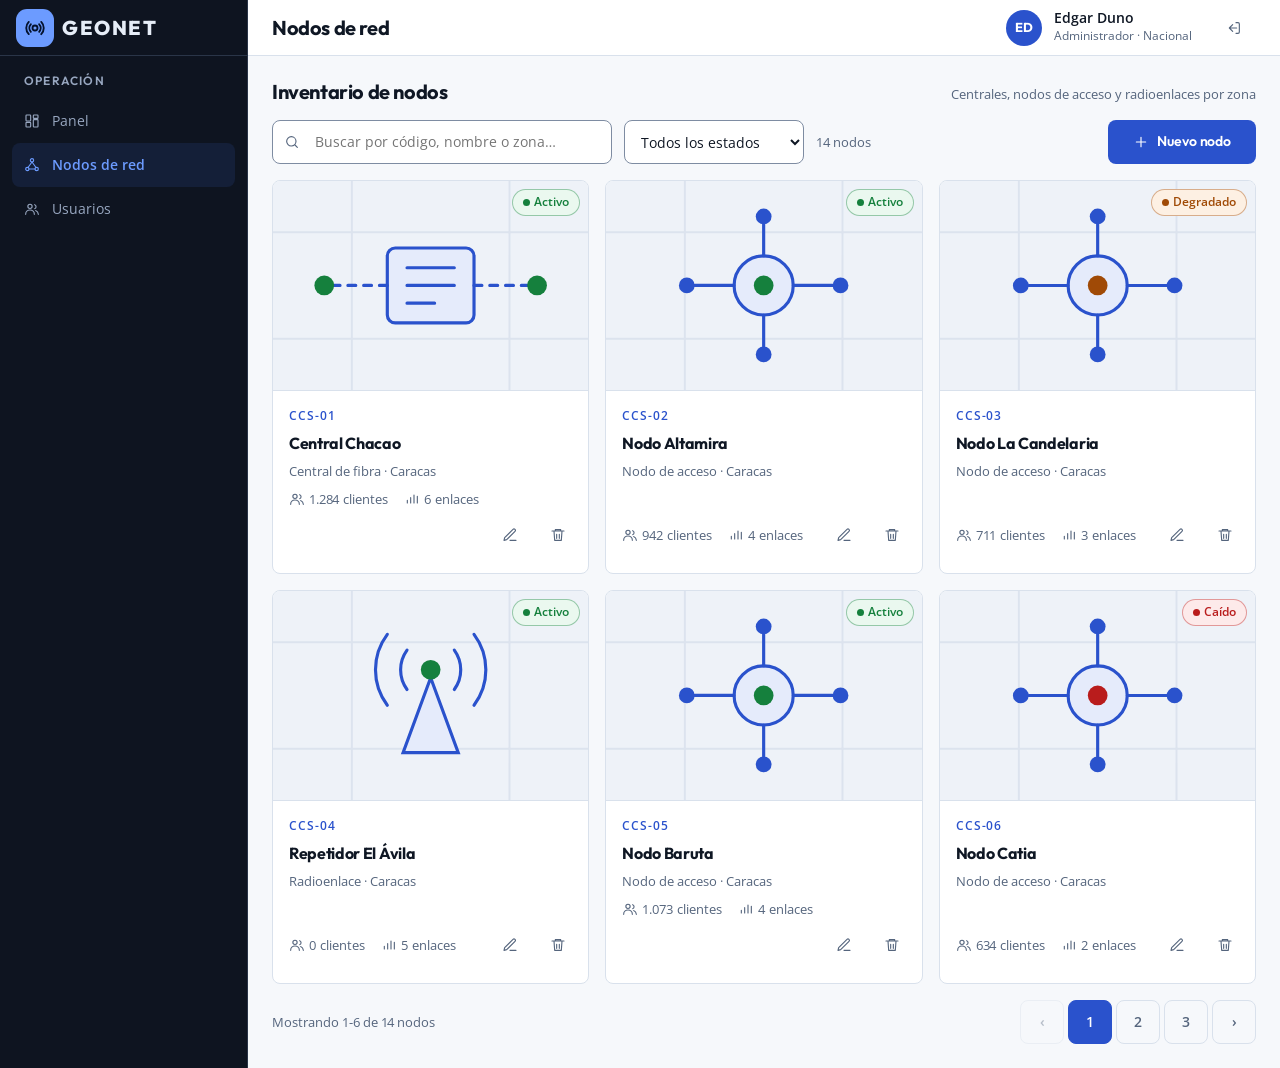
==== crud-cards.html @ eb6f2bcc "Maquetación inicial de GEONET: sistema de diseño, login, registro, panel y CRUD" ====
<!doctype html>
<html lang="es">
  <head>
    <meta charset="utf-8" />
    <meta name="viewport" content="width=device-width, initial-scale=1" />
    <title>Nodos de red · GEONET</title>
    <meta name="description" content="Inventario de nodos de la red de GEONET en formato de tarjetas." />
    <link rel="icon" type="image/svg+xml" href="favicon.svg" />
    <link rel="preconnect" href="https://fonts.googleapis.com" />
    <link rel="preconnect" href="https://fonts.gstatic.com" crossorigin />
    <link
      href="https://fonts.googleapis.com/css2?family=Open+Sans:wght@400;600&family=Outfit:wght@600;700;800&display=swap"
      rel="stylesheet"
    />
    <link rel="stylesheet" href="styles.css" />
  </head>

  <body data-vista="nodos">
    <a class="saltar" href="#contenido">Saltar al contenido</a>

    <div class="app">
      <aside class="lateral" id="menu-lateral" data-theme="dark">
        <header class="lateral__cabecera">
          <span class="logotipo">
            <span class="logotipo__marca">
              <svg class="icono" aria-hidden="true"><use href="#i-marca" /></svg>
            </span>
            GEONET
          </span>
        </header>

        <nav class="lateral__nav" aria-label="Módulos del sistema">
          <section class="lateral__grupo">
            <p class="lateral__rotulo" id="grupo-operacion">Operación</p>
            <ul aria-labelledby="grupo-operacion">
              <li>
                <a class="lateral__enlace" href="dashboard.html">
                  <svg class="icono icono--sm" aria-hidden="true"><use href="#i-panel" /></svg>
                  Panel
                </a>
              </li>
              <li>
                <a class="lateral__enlace" href="crud-cards.html" aria-current="page">
                  <svg class="icono icono--sm" aria-hidden="true"><use href="#i-nodos" /></svg>
                  Nodos de red
                </a>
              </li>
              <li>
                <a class="lateral__enlace" href="crud.html">
                  <svg class="icono icono--sm" aria-hidden="true"><use href="#i-clientes" /></svg>
                  Usuarios
                </a>
              </li>
            </ul>
          </section>


        </nav>
      </aside>

      <span class="velo" data-visible="false"></span>

      <div class="area">
        <header class="superior">
          <button type="button" class="hamburguesa" aria-expanded="false" aria-controls="menu-lateral" aria-label="Abrir menú">
            <svg class="icono" aria-hidden="true"><use href="#i-menu" /></svg>
          </button>

          <h1 class="superior__titulo">Nodos de red</h1>

          <p class="usuario">
            <span class="usuario__avatar">ED</span>
            <span>
              <span class="usuario__nombre">Edgar Duno</span>
              <span class="usuario__rol">Administrador · Nacional</span>
            </span>
          </p>

          <a class="btn-icono" href="login.html" aria-label="Cerrar sesión">
            <svg class="icono icono--sm" aria-hidden="true"><use href="#i-salir" /></svg>
          </a>
        </header>

        <main class="contenido" id="contenido">
          <section class="seccion">
            <header class="seccion__cabecera">
              <h2 class="seccion__titulo">Inventario de nodos</h2>
              <p class="seccion__nota">Centrales, nodos de acceso y radioenlaces por zona</p>
            </header>

            <form class="herramientas" role="search">
              <label class="solo-lectores" for="buscar">Buscar nodo</label>
              <span class="buscador">
                <svg class="icono icono--sm buscador__icono" aria-hidden="true"><use href="#i-buscar" /></svg>
                <input class="buscador__control" id="buscar" type="search" placeholder="Buscar por código, nombre o zona…" data-buscador />
                <button type="button" class="buscador__limpiar" aria-label="Borrar búsqueda" title="Borrar búsqueda" data-limpiar hidden>
                  <svg class="icono icono--sm" aria-hidden="true"><use href="#i-cerrar" /></svg>
                </button>
              </span>

              <label class="solo-lectores" for="filtro-estado">Filtrar por estado</label>
              <select class="filtro" id="filtro-estado" data-filtro>
                <option value="todos">Todos los estados</option>
                <option value="activo">Activos</option>
                <option value="degradado">Degradados</option>
                <option value="caido">Caídos</option>
                <option value="incidencia">Con incidencia</option>
              </select>

              <p class="herramientas__cuenta" aria-live="polite" data-cuenta></p>

              <span class="herramientas__derecha">
                <button type="button" class="btn btn--primario" data-nuevo>
                  <svg class="icono icono--sm" aria-hidden="true"><use href="#i-nuevo" /></svg>
                  Nuevo nodo
                </button>
              </span>
            </form>

            <div class="cuadricula" data-lista data-envoltorio></div>

            <p class="vacio" data-vacio hidden>
              <svg class="icono" aria-hidden="true"><use href="#i-buscar" /></svg>
              <strong>Ningún nodo coincide con la búsqueda</strong>
              <span>Prueba con otro término o cambia el filtro de estado.</span>
            </p>

            <div class="paginador" data-paginador></div>
          </section>
        </main>
      </div>
    </div>

    <!-- Modal de alta y edición -->
    <dialog class="modal" id="modal-registro" aria-labelledby="modal-registro-titulo">
      <form id="form-registro" novalidate>
        <header class="modal__cabecera" data-theme="dark">
          <span class="modal__emblema modal__emblema--acento">
            <svg class="icono" aria-hidden="true"><use href="#i-nodos" /></svg>
          </span>
          <h2 class="modal__titulo" id="modal-registro-titulo">Nuevo nodo</h2>
          <button type="button" class="modal__cerrar" data-cierra="modal-registro" aria-label="Cerrar">
            <svg class="icono icono--sm" aria-hidden="true"><use href="#i-cerrar" /></svg>
          </button>
        </header>

        <div class="modal__cuerpo">
          <p class="modal__nota">Los campos marcados con <span class="obligatorio">*</span> son obligatorios.</p>
          <div class="rejilla-campos">
            <p class="campo">
              <label class="campo__etiqueta" for="f-codigo">Código</label>
              <span class="campo__caja">
                <svg class="icono icono--sm campo__icono" aria-hidden="true"><use href="#i-nodos" /></svg>
                <input class="campo__control" id="f-codigo" name="codigo" type="text" placeholder="CCS-07" autocomplete="off" required />
              </span>
              <span class="campo__error"></span>
            </p>

            <p class="campo">
              <label class="campo__etiqueta" for="f-nombre">Nombre del nodo</label>
              <span class="campo__caja">
                <svg class="icono icono--sm campo__icono" aria-hidden="true"><use href="#i-equipo" /></svg>
                <input class="campo__control" id="f-nombre" name="nombre" type="text" placeholder="Nodo Los Palos Grandes" autocomplete="off" required />
              </span>
              <span class="campo__error"></span>
            </p>

            <p class="campo">
              <label class="campo__etiqueta" for="f-tipo">Tipo</label>
              <select class="campo__control" id="f-tipo" name="tipo">
                <option value="Central de fibra">Central de fibra</option>
                <option value="Nodo de acceso">Nodo de acceso</option>
                <option value="Radioenlace">Radioenlace</option>
              </select>
            </p>

            <p class="campo">
              <label class="campo__etiqueta" for="f-zona">Zona</label>
              <select class="campo__control" id="f-zona" name="zona">
                <option value="Caracas">Caracas</option>
                <option value="Carabobo">Carabobo</option>
                <option value="Aragua">Aragua</option>
                <option value="Zulia">Zulia</option>
                <option value="Anzoátegui">Anzoátegui</option>
                <option value="Bolívar">Bolívar</option>
              </select>
            </p>

            <p class="campo">
              <label class="campo__etiqueta" for="f-clientes">Clientes conectados</label>
              <span class="campo__caja">
                <svg class="icono icono--sm campo__icono" aria-hidden="true"><use href="#i-clientes" /></svg>
                <input class="campo__control" id="f-clientes" name="clientes" type="number" min="0" value="0" inputmode="numeric" />
              </span>
            </p>

            <p class="campo">
              <label class="campo__etiqueta" for="f-enlaces">Enlaces</label>
              <span class="campo__caja">
                <svg class="icono icono--sm campo__icono" aria-hidden="true"><use href="#i-senal" /></svg>
                <input class="campo__control" id="f-enlaces" name="enlaces" type="number" min="1" value="1" inputmode="numeric" />
              </span>
            </p>

            <fieldset class="campo ancho-total segmentos">
              <legend class="campo__etiqueta">Estado del nodo</legend>
              <span class="segmentos__grupo">
                <label class="segmento"><input type="radio" name="estado" value="activo" checked />Activo</label>
                <label class="segmento"><input type="radio" name="estado" value="degradado" />Degradado</label>
                <label class="segmento"><input type="radio" name="estado" value="caido" />Caído</label>
              </span>
            </fieldset>
          </div>
        </div>

        <footer class="modal__pie">
          <button type="button" class="btn btn--secundario" data-cierra="modal-registro">Cancelar</button>
          <button type="submit" class="btn btn--primario">Guardar</button>
        </footer>
      </form>
    </dialog>

    <!-- Confirmación de baja -->
    <dialog class="modal modal--aviso" id="modal-baja" aria-labelledby="baja-titulo">
      <header class="modal__cabecera modal__cabecera--aviso">
        <span class="modal__emblema modal__emblema--aviso">
          <svg class="icono" aria-hidden="true"><use href="#i-alerta" /></svg>
        </span>
        <h2 class="modal__titulo" id="baja-titulo">¿Seguro que quieres eliminar este registro?</h2>
        <button type="button" class="modal__cerrar" data-cierra="modal-baja" aria-label="Cerrar">
          <svg class="icono icono--sm" aria-hidden="true"><use href="#i-cerrar" /></svg>
        </button>
      </header>

      <div class="modal__cuerpo">
        <p class="modal__texto">Esta acción no se puede deshacer.</p>
        <p class="insignia insignia--neutra" id="baja-detalle"></p>
      </div>

      <footer class="modal__pie">
        <button type="button" class="btn btn--secundario" data-cierra="modal-baja">Cancelar</button>
        <button type="button" class="btn btn--peligro" id="confirmar-baja">Eliminar</button>
      </footer>
    </dialog>

    <output class="toasts" aria-live="polite"></output>

    <script src="script.js" defer></script>
  </body>
</html>
---- styles.css ----
/* GEONET · hoja de estilos */

/* 1. VARIABLES GLOBALES */

:root,
[data-theme='light'] {
  /* Superficies */
  --fondo: #f6f8fb;
  --superficie: #ffffff;
  --superficie-alta: #eef2f8;

  /* Bordes */
  --borde: #d9e1ec;
  --borde-control: #7e8ca2;

  --texto: #0f1724;
  --texto-suave: #55657d;

  /* Marca */
  --acento: #2a52cc;
  --acento-fuerte: #1e3fa0;
  --sobre-acento: #ffffff;
  --acento-tenue: #e5ebfb;

  /* Estados */
  --ok: #15803d;
  --alerta: #a04a06;
  --caido: #b91c1c;
  --ok-tenue: #eaf8ef;
  --alerta-tenue: #fdf0e3;
  --caido-tenue: #fdeaea;

  --sombra: 0 4px 16px rgb(15 23 36 / 0.1);
  --sombra-alta: 0 12px 32px rgb(15 23 36 / 0.16);

  --malla-linea: #dce3ee;
  --malla-nodo: #2a52cc;

  /* Roles de usuario */
  --rol-operador: #6b5b95;
  --rol-operador-tenue: #f2f0f7;
  --rol-tecnico: #2f6f73;
  --rol-tecnico-tenue: #ebf4f4;
}

[data-theme='dark'] {
  --fondo: #0e1420;
  --superficie: #151c2b;
  --superficie-alta: #1b2436;

  --borde: #2a3548;
  --borde-control: #637495;

  --texto: #e6edf7;
  --texto-suave: #98a7c0;

  --acento: #6c9bff;
  --acento-fuerte: #8fb4ff;
  --sobre-acento: #04122e;
  --acento-tenue: #141f38;

  --ok: #34d07c;
  --alerta: #fbbf24;
  --caido: #f87171;
  --ok-tenue: #10291d;
  --alerta-tenue: #2c2110;
  --caido-tenue: #2e1618;

  --sombra: 0 4px 16px rgb(0 0 0 / 0.4);
  --sombra-alta: 0 12px 32px rgb(0 0 0 / 0.55);

  --malla-linea: #1e2a3d;
  --malla-nodo: #6c9bff;

  --rol-operador: #b3a6d9;
  --rol-operador-tenue: #211d2e;
  --rol-tecnico: #7fc4c7;
  --rol-tecnico-tenue: #142628;
}

:root {
  /* Botones auxiliares */
  --secundario: #475569;
  --peligro: #991b1b;
  --exito: #16a34a;
  --exito-fuerte: #15803d;
  --exito-hondo: #116331;
  --peligro-hondo: #7f1616;
  --sobre-estado: #ffffff;
  --aviso-fuerte: #a04a06;
  --velo: rgb(4 10 20 / 0.6);

  /* Tipografía */
  --f-titulo: 'Outfit', system-ui, sans-serif;
  --f-texto: 'Open Sans', system-ui, sans-serif;

  --t-xs: 0.75rem;
  --t-sm: 0.8125rem;
  --t-md: 0.875rem;
  --t-lg: 1rem;
  --t-xl: 1.25rem;
  --t-2xl: 1.75rem;
  --t-3xl: 2.25rem;

  --p-normal: 400;
  --p-semi: 600;
  --p-fuerte: 700;
  --p-extra: 800;

  /* Espacio */
  --e-1: 4px;
  --e-2: 8px;
  --e-3: 12px;
  --e-4: 16px;
  --e-5: 24px;
  --e-6: 32px;
  --e-7: 48px;

  /* Forma */
  --r-sm: 6px;
  --r-md: 8px;
  --r-lg: 14px;

  /* Armazón */
  --lateral-ancho: 248px;
  --superior-alto: 56px;
  --toque-min: 44px;

  --trans: 160ms cubic-bezier(0.4, 0, 0.2, 1);
  --trans-lenta: 240ms cubic-bezier(0.4, 0, 0.2, 1);

  --capa-lateral: 100;
  --capa-velo: 90;
  --capa-modal: 200;
  --capa-toast: 300;
}

@media (prefers-reduced-motion: reduce) {
  :root {
    --trans: 0ms;
    --trans-lenta: 0ms;
  }
}

/* 2. RESET Y BASE */

*,
*::before,
*::after {
  box-sizing: border-box;
}

* {
  margin: 0;
}

html {
  color-scheme: light;
}

[data-theme='light'] {
  color-scheme: light;
}

[data-theme='dark'] {
  color-scheme: dark;
}

body {
  min-height: 100dvh;
  font-family: var(--f-texto);
  font-size: var(--t-md);
  line-height: 1.55;
  color: var(--texto);
  background-color: var(--fondo);
  -webkit-font-smoothing: antialiased;
}

[data-theme] {
  color: var(--texto);
}

img,
svg {
  display: block;
  max-width: 100%;
}

button,
input,
select,
textarea {
  font: inherit;
  color: inherit;
}

button {
  cursor: pointer;
  background: none;
  border: none;
}

a {
  color: var(--acento);
  text-underline-offset: 2px;
}

ul,
ol {
  padding: 0;
  list-style: none;
}

h1,
h2,
h3,
h4 {
  font-family: var(--f-titulo);
  font-weight: var(--p-fuerte);
  line-height: 1.2;
  letter-spacing: -0.02em;
  text-wrap: balance;
}

h1 {
  font-size: var(--t-3xl);
  font-weight: var(--p-extra);
}
h2 {
  font-size: var(--t-2xl);
}
h3 {
  font-size: var(--t-xl);
}
h4 {
  font-size: var(--t-lg);
}

.cifra {
  font-variant-numeric: tabular-nums;
  letter-spacing: -0.01em;
}

code {
  font-family: ui-monospace, 'Cascadia Code', 'SFMono-Regular', monospace;
  font-size: 0.9em;
  padding: 2px 6px;
  background-color: var(--superficie-alta);
  border-radius: var(--r-sm);
}

:focus-visible {
  outline: 2px solid var(--acento);
  outline-offset: 2px;
  border-radius: var(--r-sm);
}

[hidden] {
  display: none !important;
}

.solo-lectores {
  position: absolute;
  width: 1px;
  height: 1px;
  overflow: hidden;
  white-space: nowrap;
  clip-path: inset(50%);
}

.saltar {
  position: absolute;
  top: var(--e-2);
  left: var(--e-2);
  z-index: 999;
  display: flex;
  align-items: center;
  min-height: var(--toque-min);
  padding: 0 var(--e-4);
  font-weight: var(--p-semi);
  color: var(--sobre-acento);
  background-color: var(--acento);
  border-radius: var(--r-md);
  transform: translateY(calc(-100% - var(--e-4)));
  transition: transform var(--trans);
}

.saltar:focus-visible {
  transform: translateY(0);
}

.icono {
  width: 20px;
  height: 20px;
  flex-shrink: 0;
  fill: none;
  stroke: currentColor;
  stroke-width: 1.7;
  stroke-linecap: round;
  stroke-linejoin: round;
}

.icono--sm {
  width: 16px;
  height: 16px;
}

/* 3. BOTONES · 4 variantes × 4 estados */

.btn {
  display: inline-flex;
  align-items: center;
  justify-content: center;
  gap: var(--e-2);
  min-height: var(--toque-min);
  padding: 0 var(--e-5);
  font-family: var(--f-titulo);
  font-size: var(--t-md);
  font-weight: var(--p-semi);
  letter-spacing: -0.01em;
  white-space: nowrap;
  border: 1px solid transparent;
  border-radius: var(--r-md);
  transition:
    background-color var(--trans),
    border-color var(--trans),
    transform var(--trans),
    box-shadow var(--trans);
}

.btn:disabled,
.btn[aria-disabled='true'] {
  opacity: 0.5;
  cursor: not-allowed;
  transform: none;
}

.btn--sm {
  min-height: 34px;
  padding: 0 var(--e-3);
  font-size: var(--t-sm);
}

.btn--bloque {
  width: 100%;
}

/* Primario */
.btn--primario {
  color: var(--sobre-acento);
  background-color: var(--acento);
}
.btn--primario:hover:not(:disabled),
.btn--primario.es-hover {
  background-color: var(--acento-fuerte);
  transform: translateY(-1px);
}
.btn--primario:focus-visible,
.btn--primario.es-focus {
  outline: 2px solid var(--acento);
  outline-offset: 2px;
  box-shadow: 0 0 0 4px color-mix(in srgb, var(--acento) 25%, transparent);
}

/* Secundario / Outline */
.btn--secundario {
  color: var(--texto);
  background-color: transparent;
  border-color: var(--borde-control);
}
.btn--secundario:hover:not(:disabled),
.btn--secundario.es-hover {
  color: var(--secundario);
  background-color: color-mix(in srgb, var(--secundario) 12%, transparent);
  border-color: var(--secundario);
  transform: translateY(-1px);
}
.btn--secundario:focus-visible,
.btn--secundario.es-focus {
  outline: 2px solid var(--secundario);
  outline-offset: 2px;
  box-shadow: 0 0 0 4px color-mix(in srgb, var(--secundario) 25%, transparent);
}

/* Peligro */
.btn--peligro {
  color: var(--sobre-estado);
  background-color: var(--peligro);
}
.btn--peligro:hover:not(:disabled),
.btn--peligro.es-hover {
  background-color: var(--peligro-hondo);
  transform: translateY(-1px);
}
.btn--peligro:focus-visible,
.btn--peligro.es-focus {
  outline: 2px solid var(--peligro);
  outline-offset: 2px;
  box-shadow: 0 0 0 4px color-mix(in srgb, var(--peligro) 30%, transparent);
}

/* Éxito */
.btn--exito {
  color: var(--sobre-estado);
  background-color: var(--exito-fuerte);
}
.btn--exito:hover:not(:disabled),
.btn--exito.es-hover {
  background-color: var(--exito-hondo);
  transform: translateY(-1px);
}
.btn--exito:focus-visible,
.btn--exito.es-focus {
  outline: 2px solid var(--exito);
  outline-offset: 2px;
  box-shadow: 0 0 0 4px color-mix(in srgb, var(--exito) 30%, transparent);
}

/* Botón de icono */
.btn-icono {
  display: inline-flex;
  align-items: center;
  justify-content: center;
  width: var(--toque-min);
  height: var(--toque-min);
  color: var(--texto-suave);
  border: 1px solid transparent;
  border-radius: var(--r-md);
  transition:
    color var(--trans),
    background-color var(--trans),
    border-color var(--trans);
}

.btn-icono:hover {
  color: var(--acento);
  background-color: var(--acento-tenue);
  border-color: var(--borde);
}

.btn-icono--peligro:hover {
  color: var(--caido);
  background-color: var(--caido-tenue);
}

.tabla__acciones .btn-icono:not(.btn-icono--peligro):hover {
  color: var(--sobre-acento);
  background-color: var(--acento);
  border-color: var(--acento);
}

.tabla__acciones .btn-icono--peligro:hover {
  color: var(--sobre-estado);
  background-color: var(--peligro);
  border-color: var(--peligro);
}

/* 4. FORMULARIOS */

.campo {
  display: flex;
  flex-direction: column;
  gap: var(--e-2);
}

.campo__etiqueta {
  font-size: var(--t-sm);
  font-weight: var(--p-semi);
  color: var(--texto);
}

.campo__caja {
  position: relative;
  display: flex;
  align-items: center;
}

.campo__icono {
  position: absolute;
  left: var(--e-3);
  color: var(--texto-suave);
  pointer-events: none;
}

.campo__ojo {
  position: absolute;
  right: var(--e-1);
  display: flex;
  align-items: center;
  justify-content: center;
  width: var(--toque-min);
  height: var(--toque-min);
  color: var(--texto-suave);
  border-radius: var(--r-sm);
}

.campo__ojo:hover {
  color: var(--acento);
}

/* Campos numéricos */
.campo__control[type='number'] {
  appearance: textfield;
  padding-right: 100px;
  font-variant-numeric: tabular-nums;
}

.campo__control[type='number']::-webkit-inner-spin-button,
.campo__control[type='number']::-webkit-outer-spin-button {
  appearance: none;
  margin: 0;
}

.pasos {
  position: absolute;
  inset: 4px 4px 4px auto;
  display: flex;
  gap: 2px;
}

.pasos__boton {
  position: relative;
  display: grid;
  place-items: center;
  width: 40px;
  color: var(--texto-suave);
  background-color: var(--superficie-alta);
  border-radius: var(--r-sm);
  transition:
    color var(--trans),
    background-color var(--trans);
}

.pasos__boton::after {
  content: '';
  position: absolute;
  inset: -4px 0;
}

.pasos__boton[data-paso='-1']:hover {
  color: var(--caido);
  background-color: var(--caido-tenue);
}

.pasos__boton[data-paso='1']:hover {
  color: var(--ok);
  background-color: var(--ok-tenue);
}

.pasos__boton:active {
  transform: scale(0.94);
}

.campo__control {
  width: 100%;
  min-height: var(--toque-min);
  padding: 0 var(--e-3);
  color: var(--texto);
  background-color: var(--superficie);
  border: 1px solid var(--borde-control);
  border-radius: var(--r-md);
  transition:
    border-color var(--trans),
    box-shadow var(--trans);
}

.campo__caja:has(.campo__icono) .campo__control {
  padding-left: 42px;
}

.campo__caja:has(.campo__ojo) .campo__control {
  padding-right: 46px;
}

.campo__control:focus {
  outline: none;
  border-color: var(--acento);
  box-shadow: 0 0 0 3px color-mix(in srgb, var(--acento) 22%, transparent);
}

.campo__control:disabled {
  opacity: 0.55;
  cursor: not-allowed;
  background-color: var(--superficie-alta);
}

.campo__control::placeholder {
  color: var(--texto-suave);
  opacity: 0.8;
}

textarea.campo__control {
  min-height: 96px;
  padding: var(--e-3);
  resize: vertical;
}

select.campo__control {
  appearance: none;
  padding-right: var(--e-6);
  background-image: linear-gradient(45deg, transparent 50%, currentColor 50%),
    linear-gradient(135deg, currentColor 50%, transparent 50%);
  background-position: calc(100% - 18px) 50%, calc(100% - 13px) 50%;
  background-size: 5px 5px;
  background-repeat: no-repeat;
}

@supports (appearance: base-select) {
  :is(select.campo__control, select.filtro),
  :is(select.campo__control, select.filtro)::picker(select) {
    appearance: base-select;
  }

  :is(select.campo__control, select.filtro) {
    display: flex;
    align-items: center;
    padding-right: var(--e-3);
    background-image: none;
    cursor: pointer;
  }

  :is(select.campo__control, select.filtro)::picker-icon {
    content: '';
    width: 16px;
    height: 16px;
    margin-left: auto;
    background-color: var(--texto-suave);
    mask: url("data:image/svg+xml,%3Csvg xmlns='http://www.w3.org/2000/svg' viewBox='0 0 24 24' fill='none' stroke='black' stroke-width='2' stroke-linecap='round' stroke-linejoin='round'%3E%3Cpath d='m6 9 6 6 6-6'/%3E%3C/svg%3E")
      center / contain no-repeat;
    transition: rotate var(--trans);
  }

  :is(select.campo__control, select.filtro):open::picker-icon {
    rotate: 180deg;
    background-color: var(--acento);
  }

  :is(select.campo__control, select.filtro)::picker(select) {
    margin-top: var(--e-1);
    padding: var(--e-1);
    color: var(--texto);
    background-color: var(--superficie);
    border: 1px solid var(--borde);
    border-radius: var(--r-md);
    box-shadow: var(--sombra-alta);
    opacity: 0;
    translate: 0 -4px;
    transition:
      opacity var(--trans),
      translate var(--trans),
      display var(--trans) allow-discrete,
      overlay var(--trans) allow-discrete;
  }

  :is(select.campo__control, select.filtro):open::picker(select) {
    opacity: 1;
    translate: 0 0;
  }

  @starting-style {
    :is(select.campo__control, select.filtro):open::picker(select) {
      opacity: 0;
      translate: 0 -4px;
    }
  }

  :is(select.campo__control, select.filtro) option {
    display: flex;
    align-items: center;
    gap: var(--e-2);
    min-height: 40px;
    padding: 0 var(--e-3);
    border-radius: var(--r-sm);
    cursor: pointer;
  }

  :is(select.campo__control, select.filtro) option:disabled {
    display: none;
  }

  :is(select.campo__control, select.filtro) option:hover,
  :is(select.campo__control, select.filtro) option:focus-visible {
    outline: none;
    color: var(--acento-fuerte);
    background-color: color-mix(in srgb, var(--acento) 10%, var(--superficie));
  }

  :is(select.campo__control, select.filtro) option:checked {
    font-weight: var(--p-semi);
    color: var(--acento);
    background-color: var(--acento-tenue);
  }

  :is(select.campo__control, select.filtro) option::checkmark {
    content: '';
    order: 1;
    width: 16px;
    height: 16px;
    margin-left: auto;
    background-color: var(--acento);
    mask: url("data:image/svg+xml,%3Csvg xmlns='http://www.w3.org/2000/svg' viewBox='0 0 24 24' fill='none' stroke='black' stroke-width='2.4' stroke-linecap='round' stroke-linejoin='round'%3E%3Cpath d='m5 13 4 4L19 7'/%3E%3C/svg%3E")
      center / contain no-repeat;
  }
}

/* Error */
.campo--error .campo__control {
  border-color: var(--caido);
}

.campo--error .campo__control:focus {
  box-shadow: 0 0 0 3px color-mix(in srgb, var(--caido) 25%, transparent);
}

.campo__error {
  display: flex;
  align-items: center;
  gap: var(--e-1);
  font-size: var(--t-sm);
  color: var(--caido);
}

.campo__ayuda {
  font-size: var(--t-sm);
  color: var(--texto-suave);
}

/* Checkbox y radio */
.marca {
  display: flex;
  align-items: center;
  gap: var(--e-2);
  min-height: var(--toque-min);
  font-size: var(--t-sm);
  cursor: pointer;
}

.marca input {
  width: 18px;
  height: 18px;
  accent-color: var(--acento);
  cursor: pointer;
}

.marca:has(input:disabled) {
  opacity: 0.55;
  cursor: not-allowed;
}

.grupo-radios {
  display: flex;
  flex-wrap: wrap;
  gap: var(--e-4);
}

/* Rejilla de formulario */
.rejilla-campos {
  display: grid;
  grid-template-columns: repeat(2, minmax(0, 1fr));
  gap: var(--e-4);
}

.rejilla-campos > .ancho-total {
  grid-column: 1 / -1;
}

/* 5. INSIGNIAS Y ESTADOS */

.insignia {
  display: inline-flex;
  align-items: center;
  gap: var(--e-1);
  padding: 3px 10px;
  font-size: var(--t-xs);
  font-weight: var(--p-semi);
  white-space: nowrap;
  border: 1px solid transparent;
  border-radius: 999px;
}

.insignia--acento,
.insignia--rol-admin {
  color: var(--acento);
  background-color: var(--acento-tenue);
  border-color: color-mix(in srgb, var(--acento) 35%, transparent);
}

.insignia--activo {
  color: var(--ok);
  background-color: var(--ok-tenue);
  border-color: color-mix(in srgb, var(--ok) 40%, transparent);
}

.insignia--degradado,
.insignia--suspendido {
  color: var(--alerta);
  background-color: var(--alerta-tenue);
  border-color: color-mix(in srgb, var(--alerta) 40%, transparent);
}

.insignia--caido {
  color: var(--caido);
  background-color: var(--caido-tenue);
  border-color: color-mix(in srgb, var(--caido) 40%, transparent);
}

.insignia--neutra,
.insignia--rol-publico {
  color: var(--texto-suave);
  background-color: var(--superficie-alta);
  border-color: var(--borde);
}

.insignia--rol-operador {
  color: var(--rol-operador);
  background-color: var(--rol-operador-tenue);
  border-color: color-mix(in srgb, var(--rol-operador) 22%, transparent);
}

.insignia--rol-tecnico {
  color: var(--rol-tecnico);
  background-color: var(--rol-tecnico-tenue);
  border-color: color-mix(in srgb, var(--rol-tecnico) 22%, transparent);
}

.punto {
  width: 7px;
  height: 7px;
  border-radius: 50%;
  background-color: currentColor;
}

/* 6. PANTALLAS DE ACCESO · login y registro */

.pantalla-acceso {
  display: grid;
  place-items: center;
  min-height: 100dvh;
  padding: var(--e-5) var(--e-4);
  overflow: hidden;
  position: relative;
  background-color: var(--fondo);
}

/* Tendido de fibra */
.tendido {
  position: absolute;
  inset: 0;
  width: 100%;
  height: 100%;
  z-index: 0;
  pointer-events: none;
}

.tendido__reticula {
  stroke: var(--malla-linea);
  stroke-width: 1;
  opacity: 0.5;
}

.tendido__ruta {
  fill: none;
  stroke: var(--malla-nodo);
  stroke-width: 1.4;
  opacity: 0.55;
}

.tendido__pulso {
  fill: none;
  stroke: var(--acento-fuerte);
  stroke-width: 2.4;
  stroke-linecap: round;
  animation: recorrer 5s linear infinite;
}

.tendido__nodo {
  fill: var(--malla-nodo);
}

.tendido__aro {
  fill: none;
  stroke: var(--malla-nodo);
  stroke-width: 1.2;
  transform-origin: center;
  animation: latir 4s ease-out infinite;
}

@keyframes recorrer {
  from {
    stroke-dashoffset: var(--largo);
  }
  to {
    stroke-dashoffset: 0;
  }
}

@keyframes latir {
  0% {
    r: 6;
    opacity: 0.6;
  }
  70%,
  100% {
    r: 26;
    opacity: 0;
  }
}

@media (prefers-reduced-motion: reduce) {
  .tendido__pulso,
  .tendido__aro {
    animation: none;
  }
  .tendido__pulso {
    opacity: 0;
  }
}

.tarjeta-acceso {
  position: relative;
  z-index: 1;
  width: 100%;
  max-width: 420px;
  padding: var(--e-6);
  background-color: var(--superficie);
  border: 1px solid var(--borde);
  border-radius: var(--r-lg);
  box-shadow: var(--sombra-alta);
}

.tarjeta-acceso--ancha {
  max-width: 560px;
}

.marca-acceso {
  display: flex;
  flex-direction: column;
  align-items: center;
  gap: var(--e-2);
  margin-bottom: var(--e-6);
  text-align: center;
}

.logotipo {
  display: inline-flex;
  align-items: center;
  gap: var(--e-2);
  font-family: var(--f-titulo);
  font-size: var(--t-xl);
  font-weight: var(--p-extra);
  letter-spacing: 0.08em;
  color: var(--texto);
}

.logotipo__marca {
  display: grid;
  place-items: center;
  width: 38px;
  height: 38px;
  color: var(--sobre-acento);
  background-color: var(--acento);
  border-radius: 11px;
}

.marca-acceso__titulo {
  font-size: var(--t-xl);
}

.marca-acceso__lema {
  font-size: var(--t-sm);
  color: var(--texto-suave);
}

.formulario-acceso {
  display: flex;
  flex-direction: column;
  gap: var(--e-4);
}

.fila-opciones {
  display: flex;
  align-items: center;
  justify-content: space-between;
  flex-wrap: wrap;
  gap: var(--e-2);
}

.enlace-apoyo {
  display: inline-flex;
  align-items: center;
  min-height: var(--toque-min);
  font-size: var(--t-sm);
  font-weight: var(--p-semi);
}

.pie-acceso {
  margin-top: var(--e-5);
  padding-top: var(--e-4);
  font-size: var(--t-sm);
  text-align: center;
  color: var(--texto-suave);
  border-top: 1px solid var(--borde);
}

.credenciales {
  margin-top: var(--e-4);
  padding: var(--e-3);
  font-size: var(--t-sm);
  color: var(--texto-suave);
  background-color: var(--superficie-alta);
  border: 1px dashed var(--borde-control);
  border-radius: var(--r-md);
}

/* 7. ARMAZÓN DE LA APLICACIÓN */

.app {
  display: grid;
  grid-template-columns: var(--lateral-ancho) minmax(0, 1fr);
  min-height: 100dvh;
}

/* --- Barra lateral --- */

.lateral {
  display: flex;
  flex-direction: column;
  grid-row: 1;
  background-color: var(--fondo);
  border-right: 1px solid var(--borde);
}

.lateral__cabecera {
  display: flex;
  align-items: center;
  height: var(--superior-alto);
  padding: 0 var(--e-4);
  border-bottom: 1px solid var(--borde);
}

.lateral__nav {
  flex: 1;
  padding: var(--e-4) var(--e-3);
  overflow-y: auto;
}

.lateral__grupo + .lateral__grupo {
  margin-top: var(--e-5);
}

.lateral__rotulo {
  padding: 0 var(--e-3) var(--e-2);
  font-family: var(--f-titulo);
  font-size: var(--t-xs);
  font-weight: var(--p-semi);
  letter-spacing: 0.1em;
  text-transform: uppercase;
  color: var(--texto-suave);
}

.lateral__enlace {
  display: flex;
  align-items: center;
  gap: var(--e-3);
  min-height: var(--toque-min);
  padding: 0 var(--e-3);
  font-size: var(--t-md);
  color: var(--texto-suave);
  text-decoration: none;
  border-radius: var(--r-md);
  transition:
    color var(--trans),
    background-color var(--trans);
}

.lateral__enlace:hover {
  color: var(--texto);
  background-color: var(--superficie-alta);
}

.lateral__enlace[aria-current='page'] {
  color: var(--acento);
  font-weight: var(--p-semi);
  background-color: var(--acento-tenue);
}

.usuario {
  display: flex;
  align-items: center;
  gap: var(--e-3);
  padding: var(--e-2);
}

.usuario__avatar {
  display: grid;
  place-items: center;
  width: 36px;
  height: 36px;
  flex-shrink: 0;
  font-family: var(--f-titulo);
  font-size: var(--t-sm);
  font-weight: var(--p-fuerte);
  color: var(--sobre-acento);
  background-color: var(--acento);
  border-radius: 50%;
}

.usuario__nombre {
  display: block;
  font-weight: var(--p-semi);
  line-height: 1.3;
}

.usuario__rol {
  display: block;
  font-size: var(--t-xs);
  color: var(--texto-suave);
}

/* --- Área de trabajo --- */

.area {
  display: flex;
  flex-direction: column;
  min-width: 0;
}

.superior {
  display: flex;
  align-items: center;
  gap: var(--e-3);
  height: var(--superior-alto);
  padding: 0 var(--e-5);
  background-color: var(--superficie);
  border-bottom: 1px solid var(--borde);
}

.superior__titulo {
  flex: 1;
  min-width: 0;
  font-size: var(--t-xl);
  font-weight: var(--p-fuerte);
  overflow: hidden;
  text-overflow: ellipsis;
  white-space: nowrap;
}

.hamburguesa {
  display: none;
  align-items: center;
  justify-content: center;
  width: var(--toque-min);
  height: var(--toque-min);
  color: var(--texto);
  border: 1px solid var(--borde);
  border-radius: var(--r-md);
}

.contenido {
  flex: 1;
  padding: var(--e-5);
}

[data-vista='panel'] .contenido,
[data-vista='usuarios'] .contenido,
[data-vista='nodos'] .contenido {
  width: 100%;
  max-width: 1200px;
  margin-inline: auto;
}

[data-vista='usuarios'] .contenido {
  max-width: 1400px;
}

.seccion + .seccion {
  margin-top: var(--e-6);
}

.seccion__cabecera {
  display: flex;
  align-items: baseline;
  justify-content: space-between;
  flex-wrap: wrap;
  gap: var(--e-2);
  margin-bottom: var(--e-4);
}

.seccion__titulo {
  font-size: var(--t-xl);
}

.seccion__nota {
  font-size: var(--t-sm);
  color: var(--texto-suave);
}

/* Velo del cajón en móvil */
.velo {
  display: none;
  position: fixed;
  inset: 0;
  z-index: var(--capa-velo);
  background-color: var(--velo);
}

/* 8. TARJETAS KPI Y ACCESOS DIRECTOS */

.kpis {
  display: grid;
  grid-template-columns: repeat(4, minmax(0, 1fr));
  gap: var(--e-4);
}

.kpi {
  display: flex;
  flex-direction: column;
  gap: var(--e-2);
  padding: var(--e-4);
  background-color: var(--superficie);
  border: 1px solid var(--borde);
  border-radius: var(--r-md);
}

.kpi--alerta {
  background-color: var(--caido-tenue);
  border-color: color-mix(in srgb, var(--caido) 35%, transparent);
}

.kpi--alerta .kpi__icono,
.kpi--alerta .kpi__valor {
  color: var(--caido);
}

.kpi__fila {
  display: flex;
  align-items: center;
  justify-content: space-between;
  gap: var(--e-2);
}

.kpi__rotulo {
  font-size: var(--t-sm);
  font-weight: var(--p-semi);
  color: var(--texto-suave);
}

.kpi__icono {
  color: var(--acento);
}

.kpi__valor {
  font-family: var(--f-titulo);
  font-size: var(--t-2xl);
  font-weight: var(--p-extra);
  letter-spacing: -0.03em;
  font-variant-numeric: tabular-nums;
}

.kpi__detalle {
  font-size: var(--t-xs);
  color: var(--texto-suave);
}

/* Accesos directos */
.atajos {
  display: flex;
  flex-wrap: wrap;
  gap: var(--e-3);
}

.atajo {
  display: inline-flex;
  align-items: center;
  gap: var(--e-2);
  min-height: var(--toque-min);
  padding: 0 var(--e-4);
  font-weight: var(--p-semi);
  color: var(--texto);
  text-decoration: none;
  background-color: var(--superficie);
  border: 1px solid var(--borde);
  border-radius: var(--r-md);
  transition:
    color var(--trans),
    border-color var(--trans),
    background-color var(--trans),
    transform var(--trans);
}

.atajo .icono {
  color: var(--acento);
}

.atajo:hover {
  color: var(--acento);
  background-color: var(--acento-tenue);
  border-color: var(--acento);
  transform: translateY(-1px);
}

.atajo--alerta .icono {
  color: var(--caido);
}

.atajo--alerta:hover {
  color: var(--caido);
  background-color: var(--caido-tenue);
  border-color: var(--caido);
}

.atajo__cifra {
  display: grid;
  place-items: center;
  min-width: 22px;
  height: 22px;
  padding: 0 var(--e-1);
  font-size: var(--t-xs);
  color: var(--sobre-estado);
  background-color: var(--caido);
  border-radius: 999px;
}

/* Mapa de la red */
.red {
  display: grid;
  grid-template-columns: minmax(0, 1fr) 300px;
  gap: var(--e-4);
  height: 480px;
}

.red__mapa {
  position: relative;
  isolation: isolate;
  overflow: hidden;
  background-color: var(--fondo);
  border-radius: var(--r-lg);
}

.red__lienzo {
  position: absolute;
  inset: 0;
  background-color: var(--fondo);
  font-family: var(--f-texto);
}

.red__aviso {
  position: absolute;
  inset: 0;
  display: grid;
  place-items: center;
  padding: var(--e-6);
  text-align: center;
  color: var(--texto-suave);
}

.red__leyenda {
  position: absolute;
  left: var(--e-3);
  bottom: var(--e-3);
  z-index: 1000;
  display: flex;
  gap: var(--e-3);
  padding: var(--e-2) var(--e-3);
  font-size: var(--t-xs);
  color: var(--texto);
  background-color: color-mix(in srgb, var(--fondo) 88%, transparent);
  border: 1px solid var(--borde);
  border-radius: var(--r-md);
}

.red__clave {
  display: flex;
  align-items: center;
  gap: var(--e-1);
}

.red__muestra {
  width: 10px;
  height: 10px;
  flex-shrink: 0;
  border-radius: 50%;
}

.red__muestra--activo { background-color: var(--acento); }
.red__muestra--degradado { background-color: var(--alerta); }
.red__muestra--caido { background-color: var(--caido); }

.red__riel {
  display: flex;
  flex-direction: column;
  min-height: 0;
  padding: var(--e-3);
  background-color: var(--superficie);
  border: 1px solid var(--borde);
  border-radius: var(--r-lg);
}

.red__subtitulo {
  margin: var(--e-1) var(--e-2) var(--e-3);
  font-size: var(--t-lg);
}

.riel {
  overflow-y: auto;
}

.riel__nodo {
  display: flex;
  align-items: center;
  gap: var(--e-3);
  width: 100%;
  min-height: var(--toque-min);
  padding: var(--e-2) var(--e-3);
  text-align: left;
  border-radius: var(--r-md);
  transition: background-color var(--trans);
}

.riel__nodo:hover {
  background-color: var(--superficie-alta);
}

.riel__nodo[aria-current='true'] {
  background-color: var(--acento-tenue);
}

.riel__nombre {
  display: block;
  font-size: var(--t-sm);
  font-weight: var(--p-semi);
}

.riel__detalle {
  display: block;
  font-size: var(--t-xs);
  color: var(--texto-suave);
}

/* Marcadores y controles de Leaflet */
.marcador {
  position: relative;
  display: block;
  width: 16px;
  height: 16px;
  border: 2px solid var(--fondo);
  border-radius: 50%;
}

.marcador--activo { background-color: var(--acento); color: var(--acento); }
.marcador--degradado { background-color: var(--alerta); color: var(--alerta); }
.marcador--caido { background-color: var(--caido); color: var(--caido); }

.marcador--degradado::after,
.marcador--caido::after {
  content: '';
  position: absolute;
  inset: -9px;
  border: 2px solid currentColor;
  border-radius: 50%;
  animation: latir-marcador 1.8s ease-out infinite;
}

@keyframes latir-marcador {
  from {
    transform: scale(0.4);
    opacity: 1;
  }
  to {
    transform: scale(1.4);
    opacity: 0;
  }
}

@media (prefers-reduced-motion: reduce) {
  .marcador::after {
    animation: none;
  }
}

.red__mapa .leaflet-popup-content-wrapper,
.red__mapa .leaflet-popup-tip {
  color: var(--texto);
  background-color: var(--superficie);
  border: 1px solid var(--borde);
  box-shadow: var(--sombra-alta);
}

.red__mapa .leaflet-popup-content {
  display: grid;
  gap: var(--e-1);
  justify-items: start;
  margin: var(--e-3) var(--e-4);
  font-size: var(--t-sm);
}

.globo__titulo {
  font-family: var(--f-titulo);
  font-size: var(--t-md);
}

.globo__detalle {
  color: var(--texto-suave);
}

.red__mapa .leaflet-container a.leaflet-popup-close-button {
  color: var(--texto-suave);
}

.red__mapa .leaflet-bar a {
  color: var(--texto);
  background-color: var(--superficie);
  border-color: var(--borde);
}

.red__mapa .leaflet-bar a:hover {
  background-color: var(--superficie-alta);
}

.red__mapa .leaflet-control-attribution {
  color: var(--texto-suave);
  background-color: color-mix(in srgb, var(--fondo) 85%, transparent);
}

.red__mapa .leaflet-control-attribution a {
  color: var(--acento);
}

/* Clientes por zona */
.zonas {
  display: flex;
  flex-direction: column;
  gap: var(--e-3);
  padding: var(--e-4);
  background-color: var(--superficie);
  border: 1px solid var(--borde);
  border-radius: var(--r-md);
}

.zona {
  display: grid;
  grid-template-columns: 140px minmax(0, 1fr) 64px;
  align-items: center;
  gap: var(--e-3);
  font-size: var(--t-sm);
}

.zona__barra {
  height: 8px;
  background-color: var(--superficie-alta);
  border-radius: 999px;
  overflow: hidden;
}

.zona__relleno {
  display: block;
  width: 0;
  height: 100%;
  background-color: var(--acento);
  border-radius: 999px;
}

.zona__cifra {
  text-align: right;
  font-variant-numeric: tabular-nums;
  color: var(--texto-suave);
}

/* 9. BARRA DE HERRAMIENTAS DEL CRUD */

.herramientas {
  display: flex;
  align-items: center;
  flex-wrap: wrap;
  gap: var(--e-3);
  margin-bottom: var(--e-4);
}

.buscador {
  position: relative;
  display: flex;
  align-items: center;
  flex: 1;
  min-width: 200px;
  max-width: 340px;
}

.buscador__control::-webkit-search-cancel-button {
  appearance: none;
}

.buscador__limpiar {
  position: absolute;
  right: 2px;
  display: grid;
  place-items: center;
  width: 40px;
  height: 40px;
  color: var(--texto-suave);
  border-radius: var(--r-sm);
  transition:
    color var(--trans),
    background-color var(--trans);
}

.buscador__limpiar:hover {
  color: var(--texto);
  background-color: var(--superficie-alta);
}

.herramientas__cuenta {
  font-size: var(--t-sm);
  color: var(--texto-suave);
  font-variant-numeric: tabular-nums;
}

.buscador__icono {
  position: absolute;
  left: var(--e-3);
  color: var(--texto-suave);
  pointer-events: none;
}

.buscador__control {
  width: 100%;
  min-height: var(--toque-min);
  padding: 0 48px 0 42px;
  background-color: var(--superficie);
  border: 1px solid var(--borde-control);
  border-radius: var(--r-md);
}

.buscador__control:focus {
  outline: none;
  border-color: var(--acento);
  box-shadow: 0 0 0 3px color-mix(in srgb, var(--acento) 22%, transparent);
}

.filtro {
  min-height: var(--toque-min);
  min-width: 180px;
  padding: 0 var(--e-3);
  background-color: var(--superficie);
  border: 1px solid var(--borde-control);
  border-radius: var(--r-md);
}

.filtro:focus {
  outline: none;
  border-color: var(--acento);
  box-shadow: 0 0 0 3px color-mix(in srgb, var(--acento) 22%, transparent);
}

.herramientas__derecha {
  margin-left: auto;
}

/* 10. TABLA */

.tabla-envoltorio {
  position: relative;
  overflow-x: auto;
  scroll-behavior: smooth;
  background-color: var(--superficie);
  border: 1px solid var(--borde);
  border-radius: var(--r-md);
}

.tabla {
  width: 100%;
  min-width: 720px;
  border-collapse: collapse;
  font-size: var(--t-md);
}

.tabla th,
.tabla td {
  padding: var(--e-3) var(--e-4);
  text-align: left;
  vertical-align: middle;
}

.tabla thead th {
  font-family: var(--f-titulo);
  font-size: var(--t-sm);
  font-weight: var(--p-semi);
  letter-spacing: 0.04em;
  text-transform: uppercase;
  color: var(--texto-suave);
  background-color: var(--superficie-alta);
  border-bottom: 1px solid var(--borde);
  white-space: nowrap;
}

.tabla tbody tr {
  border-bottom: 1px solid var(--borde);
}

td.tabla__secundario {
  display: table-cell;
}

.tabla__ajustada {
  width: 1%;
}

/* Encabezado oscuro */
.tabla thead[data-theme='dark'] th {
  color: var(--texto);
  background-color: var(--fondo);
  border-bottom-color: transparent;
}

/* Divisiones verticales */
.tabla th + th,
.tabla td + td {
  border-left: 1px solid var(--borde);
}

.tabla thead[data-theme='dark'] th + th {
  border-left-color: color-mix(in srgb, var(--texto) 14%, transparent);
}

.tabla tbody tr:nth-child(even) {
  background-color: color-mix(in srgb, var(--superficie-alta) 55%, transparent);
}

.tabla tbody tr:hover {
  background-color: var(--acento-tenue);
}

.tabla tbody tr:last-child {
  border-bottom: none;
}

.tabla__principal {
  display: block;
  font-weight: var(--p-semi);
}

.tabla__secundario {
  display: block;
  font-size: var(--t-sm);
  color: var(--texto-suave);
}

.tabla__acciones {
  display: flex;
  gap: var(--e-1);
  justify-content: flex-end;
}

.celda-acciones {
  width: 1%;
  white-space: nowrap;
}

/* 11. CUADRÍCULA DE TARJETAS */

.cuadricula {
  display: grid;
  grid-template-columns: repeat(auto-fill, minmax(300px, 1fr));
  gap: var(--e-4);
}

.tarjeta {
  display: flex;
  flex-direction: column;
  background-color: var(--superficie);
  border: 1px solid var(--borde);
  border-radius: var(--r-md);
  overflow: hidden;
  transition:
    border-color var(--trans),
    box-shadow var(--trans);
}

.tarjeta:hover {
  border-color: var(--acento);
  box-shadow: var(--sombra);
}

.tarjeta__lamina {
  position: relative;
  aspect-ratio: 16 / 9;
  background-color: var(--superficie-alta);
  border-bottom: 1px solid var(--borde);
}

.tarjeta__lamina svg {
  width: 100%;
  height: 100%;
}

.tarjeta__insignia {
  position: absolute;
  top: var(--e-2);
  right: var(--e-2);
}

.tarjeta__cuerpo {
  display: flex;
  flex-direction: column;
  gap: var(--e-2);
  flex: 1;
  padding: var(--e-4);
}

.tarjeta__codigo {
  display: block;
  font-size: var(--t-xs);
  font-weight: var(--p-semi);
  letter-spacing: 0.08em;
  color: var(--acento);
}

.tarjeta__titulo {
  font-size: var(--t-lg);
}

.tarjeta__datos {
  display: flex;
  flex-wrap: wrap;
  gap: var(--e-1) var(--e-4);
  margin-top: auto;
  font-size: var(--t-sm);
  color: var(--texto-suave);
}

.tarjeta__dato {
  display: flex;
  align-items: center;
  gap: var(--e-1);
}

.tarjeta__datos {
  align-items: center;
}

.tarjeta__acciones {
  margin-left: auto;
  margin-right: calc(var(--e-2) * -1);
}

/* 12. PAGINADOR Y VACÍO */

.paginador {
  display: flex;
  align-items: center;
  justify-content: space-between;
  flex-wrap: wrap;
  gap: var(--e-3);
  margin-top: var(--e-4);
}

.paginador__estado {
  font-size: var(--t-sm);
  color: var(--texto-suave);
}

.paginador__botones {
  display: flex;
  align-items: center;
  gap: var(--e-1);
}

.paginador__pagina {
  min-width: var(--toque-min);
  height: var(--toque-min);
  padding: 0 var(--e-2);
  font-weight: var(--p-semi);
  color: var(--texto-suave);
  border: 1px solid var(--borde);
  border-radius: var(--r-md);
}

.paginador__pagina:hover {
  color: var(--acento);
  border-color: var(--acento);
}

.paginador__pagina[aria-current='true'] {
  color: var(--sobre-acento);
  background-color: var(--acento);
  border-color: var(--acento);
}

.paginador__pagina:disabled {
  opacity: 0.4;
  cursor: not-allowed;
}

.vacio {
  display: flex;
  flex-direction: column;
  align-items: center;
  gap: var(--e-2);
  padding: var(--e-7) var(--e-4);
  text-align: center;
  color: var(--texto-suave);
  background-color: var(--superficie);
  border: 1px dashed var(--borde-control);
  border-radius: var(--r-md);
}

/* 13. MODALES */

.modal {
  width: min(560px, 94vw);
  max-width: none;
  margin: auto;
  padding: 0;
  color: var(--texto);
  background-color: var(--superficie);
  border: 1px solid var(--borde);
  border-radius: var(--r-lg);
  box-shadow: var(--sombra-alta);
}

.modal::backdrop {
  background-color: var(--velo);
  backdrop-filter: blur(2px);
}

.modal[open] {
  animation: entrar-modal var(--trans-lenta) ease-out;
}

@keyframes entrar-modal {
  from {
    opacity: 0;
    transform: translateY(12px) scale(0.98);
  }
}

.modal--aviso {
  width: min(440px, 94vw);
}

.modal__cabecera {
  display: flex;
  align-items: center;
  gap: var(--e-3);
  padding: var(--e-4) var(--e-5);
  border-bottom: 1px solid var(--borde);
}

.modal__titulo {
  flex: 1;
  font-size: var(--t-lg);
}

.modal__cerrar {
  display: flex;
  align-items: center;
  justify-content: center;
  width: var(--toque-min);
  height: var(--toque-min);
  color: var(--texto-suave);
  border-radius: var(--r-md);
}

.modal__cerrar:hover {
  color: var(--texto);
  background-color: var(--superficie-alta);
}

/* Cabecera oscura */
.modal__cabecera[data-theme='dark'] {
  background-color: var(--fondo);
  border-bottom-color: transparent;
  border-radius: calc(var(--r-lg) - 1px) calc(var(--r-lg) - 1px) 0 0;
}

.modal__cabecera[data-theme='dark'] .modal__cerrar {
  color: var(--texto);
}

.modal__cabecera[data-theme='dark'] .modal__cerrar:hover {
  color: var(--sobre-estado);
  background-color: var(--peligro);
}

/* Cabecera de aviso */
.modal__cabecera--exito,
.modal__cabecera--error,
.modal__cabecera--aviso {
  color: var(--sobre-estado);
  border-bottom-color: transparent;
  border-radius: calc(var(--r-lg) - 1px) calc(var(--r-lg) - 1px) 0 0;
}

.modal__cabecera--exito {
  background-color: var(--exito-fuerte);
}

.modal__cabecera--error {
  background-color: var(--peligro);
}

.modal__cabecera--aviso {
  background-color: var(--aviso-fuerte);
}

:is(.modal__cabecera--exito, .modal__cabecera--error, .modal__cabecera--aviso) .modal__emblema {
  color: inherit;
  background-color: color-mix(in srgb, var(--sobre-estado) 18%, transparent);
}

:is(.modal__cabecera--exito, .modal__cabecera--error, .modal__cabecera--aviso) .modal__cerrar {
  color: inherit;
}

:is(.modal__cabecera--exito, .modal__cabecera--error, .modal__cabecera--aviso) .modal__cerrar:hover {
  color: var(--sobre-estado);
  background-color: color-mix(in srgb, var(--sobre-estado) 20%, transparent);
}

:is(.modal__cabecera--exito, .modal__cabecera--error, .modal__cabecera--aviso) :focus-visible {
  outline-color: var(--sobre-estado);
}

.modal__cuerpo {
  padding: var(--e-5);
}

.modal__texto {
  color: var(--texto-suave);
}

.modal__nota {
  margin-bottom: var(--e-4);
  font-size: var(--t-sm);
  color: var(--texto-suave);
}

.obligatorio,
.modal .campo:has([required]) > .campo__etiqueta::after {
  color: var(--caido);
}

.modal .campo:has([required]) > .campo__etiqueta::after {
  content: ' *';
}

/* Control segmentado */
.segmentos {
  min-width: 0;
  padding: 0;
  border: none;
}

.segmentos > legend {
  margin-bottom: var(--e-2);
}

.segmentos__grupo {
  display: flex;
  gap: var(--e-1);
  padding: var(--e-1);
  background-color: var(--superficie-alta);
  border-radius: var(--r-md);
}

.segmento {
  position: relative;
  flex: 1;
  display: flex;
  align-items: center;
  justify-content: center;
  min-height: var(--toque-min);
  font-size: var(--t-sm);
  font-weight: var(--p-semi);
  color: var(--texto-suave);
  border-radius: var(--r-sm);
  cursor: pointer;
  transition:
    color var(--trans),
    background-color var(--trans);
}

.segmento input {
  position: absolute;
  opacity: 0;
  pointer-events: none;
}

.segmento:hover {
  color: var(--texto);
}

.segmento:has([value='activo']) {
  --estado: var(--ok);
  --estado-tenue: var(--ok-tenue);
}

.segmento:has([value='degradado']),
.segmento:has([value='suspendido']) {
  --estado: var(--alerta);
  --estado-tenue: var(--alerta-tenue);
}

.segmento:has([value='caido']) {
  --estado: var(--caido);
  --estado-tenue: var(--caido-tenue);
}

.segmento:has(:checked) {
  color: var(--estado);
  background-color: var(--estado-tenue);
  box-shadow: inset 0 0 0 1px color-mix(in srgb, var(--estado) 45%, transparent);
}

.segmento:has(:focus-visible) {
  outline: 2px solid var(--acento);
  outline-offset: 2px;
}

.modal__pie {
  display: flex;
  justify-content: flex-end;
  gap: var(--e-3);
  padding: var(--e-4) var(--e-5);
  background-color: color-mix(in srgb, var(--superficie-alta) 60%, transparent);
  border-top: 1px solid var(--borde);
}

.modal__emblema {
  display: grid;
  place-items: center;
  width: 40px;
  height: 40px;
  flex-shrink: 0;
  border-radius: 50%;
}

.modal__emblema--exito {
  color: var(--ok);
  background-color: var(--ok-tenue);
}

.modal__emblema--error {
  color: var(--caido);
  background-color: var(--caido-tenue);
}

.modal__emblema--acento {
  width: 38px;
  height: 38px;
  color: var(--sobre-acento);
  background-color: var(--acento);
  border-radius: 11px;
}

.modal__emblema--aviso {
  color: var(--alerta);
  background-color: var(--alerta-tenue);
}

/* 14. TOASTS */

.toasts {
  position: fixed;
  inset: var(--e-4) var(--e-4) auto auto;
  margin: 0;
  padding: 0;
  overflow: visible;
  background: none;
  border: none;
  color: inherit;
  z-index: var(--capa-toast);
  display: flex;
  flex-direction: column;
  gap: var(--e-2);
  width: min(360px, calc(100vw - var(--e-6)));
  pointer-events: none;
}

.toast {
  position: relative;
  display: flex;
  align-items: center;
  gap: var(--e-3);
  padding: var(--e-3) var(--e-3) var(--e-3) var(--e-4);
  pointer-events: auto;
  color: var(--texto);
  background-color: var(--superficie);
  border: 1px solid var(--borde);
  border-radius: var(--r-lg);
  box-shadow: var(--sombra-alta);
  animation: entrar-toast var(--trans-lenta) cubic-bezier(0.16, 1, 0.3, 1);
}

.toast--exito { --tono: var(--ok); --tono-tenue: var(--ok-tenue); }
.toast--error { --tono: var(--caido); --tono-tenue: var(--caido-tenue); }
.toast--aviso { --tono: var(--alerta); --tono-tenue: var(--alerta-tenue); }
.toast--info { --tono: var(--acento); --tono-tenue: var(--acento-tenue); }

.toast--saliendo {
  opacity: 0;
  transform: translateX(24px);
  transition:
    opacity var(--trans),
    transform var(--trans);
}

@keyframes entrar-toast {
  from {
    opacity: 0;
    transform: translateX(32px);
  }
}

@media (prefers-reduced-motion: reduce) {
  .toast {
    animation-name: aparecer-toast;
  }

  .toast--saliendo {
    transform: none;
  }
}

@keyframes aparecer-toast {
  from {
    opacity: 0;
  }
}

.toast__icono {
  display: grid;
  place-items: center;
  width: 36px;
  height: 36px;
  flex-shrink: 0;
  color: var(--tono);
  background-color: var(--tono-tenue);
  border-radius: 50%;
}

.toast__cuerpo {
  flex: 1;
  min-width: 0;
}

.toast__titulo {
  font-family: var(--f-titulo);
  font-weight: var(--p-fuerte);
}

.toast__texto {
  font-size: var(--t-sm);
  color: var(--texto-suave);
}

.toast__accion {
  flex-shrink: 0;
  min-height: 36px;
  padding: 0 var(--e-3);
  font-size: var(--t-sm);
  font-weight: var(--p-semi);
  color: var(--acento);
  border-radius: var(--r-sm);
  transition: background-color var(--trans);
}

.toast__accion:hover {
  background-color: var(--acento-tenue);
}

/* Anillo de cuenta atrás */
.toast__cerrar {
  position: relative;
  display: grid;
  place-items: center;
  width: var(--toque-min);
  height: var(--toque-min);
  flex-shrink: 0;
  color: var(--texto);
  border-radius: 50%;
}

.toast__anillo {
  position: absolute;
  inset: 2px;
  width: 40px;
  height: 40px;
  rotate: -90deg;
}

.toast__pista,
.toast__avance {
  fill: none;
  stroke-width: 3;
}

.toast__pista {
  stroke: var(--borde);
}

.toast__avance {
  stroke: var(--tono);
  stroke-linecap: round;
  stroke-dasharray: 107;
  stroke-dashoffset: 0;
  transition: stroke-dashoffset 1s linear;
}

.toast__segundos {
  font-size: var(--t-xs);
  font-weight: var(--p-fuerte);
}

.toast__x {
  display: none;
}

.toast__cerrar:is(:hover, :focus-visible) .toast__segundos {
  display: none;
}

.toast__cerrar:is(:hover, :focus-visible) .toast__x {
  display: block;
}

.toast__cerrar:hover {
  background-color: var(--superficie-alta);
}

/* 15. PÁGINA DEL SISTEMA DE DISEÑO */

.doc {
  display: grid;
  grid-template-columns: 220px minmax(0, 1fr);
  gap: var(--e-7);
  max-width: 1200px;
  margin: 0 auto;
  padding: var(--e-6) var(--e-5);
}

.doc__indice {
  position: sticky;
  top: var(--e-6);
  align-self: start;
}

.doc__indice-titulo {
  font-size: var(--t-xs);
  font-weight: var(--p-semi);
  letter-spacing: 0.1em;
  text-transform: uppercase;
  color: var(--texto-suave);
}

.doc__indice ul {
  display: flex;
  flex-direction: column;
  gap: var(--e-1);
  margin-top: var(--e-3);
}

.doc__indice a {
  display: flex;
  align-items: center;
  min-height: 36px;
  padding: 0 var(--e-3);
  font-size: var(--t-sm);
  color: var(--texto-suave);
  text-decoration: none;
  border-left: 2px solid var(--borde);
  transition:
    color var(--trans),
    border-color var(--trans);
}

.doc__indice a:hover {
  color: var(--acento);
  border-left-color: var(--acento);
}

.doc__portada {
  padding-bottom: var(--e-5);
  border-bottom: 1px solid var(--borde);
  margin-bottom: var(--e-6);
}

.doc__lema {
  max-width: 62ch;
  margin-top: var(--e-3);
  color: var(--texto-suave);
}

.nota {
  display: flex;
  gap: var(--e-3);
  max-width: 72ch;
  margin-top: var(--e-4);
  padding: var(--e-3) var(--e-4);
  font-size: var(--t-sm);
  background-color: var(--acento-tenue);
  border: 1px solid color-mix(in srgb, var(--acento) 25%, transparent);
  border-radius: var(--r-md);
}

.bloque {
  padding-top: var(--e-6);
}

.bloque__titulo {
  padding-bottom: var(--e-2);
  margin-bottom: var(--e-4);
  border-bottom: 1px solid var(--borde);
}

.bloque__nota {
  max-width: 65ch;
  margin-bottom: var(--e-4);
  font-size: var(--t-sm);
  color: var(--texto-suave);
}

.panel {
  padding: var(--e-5);
  background-color: var(--superficie);
  border: 1px solid var(--borde);
  border-radius: var(--r-md);
}

.panel + .panel {
  margin-top: var(--e-4);
}

/* Muestras de color */
.muestras {
  display: grid;
  grid-template-columns: repeat(auto-fill, minmax(190px, 1fr));
  gap: var(--e-3);
}

.muestra {
  display: flex;
  flex-direction: column;
  text-align: left;
  overflow: hidden;
  background-color: var(--superficie);
  border: 1px solid var(--borde);
  border-radius: var(--r-md);
  transition:
    border-color var(--trans),
    transform var(--trans);
}

.muestra:hover {
  border-color: var(--acento);
  transform: translateY(-2px);
}

.muestra__color {
  height: 64px;
  border-bottom: 1px solid var(--borde);
}

.muestra__datos {
  padding: var(--e-3);
}

.m-fondo { background-color: var(--fondo); }
.m-superficie { background-color: var(--superficie); }
.m-borde-control { background-color: var(--borde-control); }
.m-texto { background-color: var(--texto); }
.m-texto-suave { background-color: var(--texto-suave); }
.m-acento { background-color: var(--acento); }
.m-acento-fuerte { background-color: var(--acento-fuerte); }
.m-acento-tenue { background-color: var(--acento-tenue); }
.m-ok { background-color: var(--ok); }
.m-alerta { background-color: var(--alerta); }
.m-caido { background-color: var(--caido); }
.m-secundario { background-color: var(--secundario); }
.m-peligro { background-color: var(--peligro); }
.m-exito { background-color: var(--exito); }
.m-exito-fuerte { background-color: var(--exito-fuerte); }

.muestra__nombre {
  display: block;
  font-family: var(--f-titulo);
  font-weight: var(--p-fuerte);
}

.muestra__variable,
.muestra__hex {
  display: block;
  font-family: ui-monospace, 'Cascadia Code', monospace;
  font-size: var(--t-xs);
  color: var(--texto-suave);
}

/* Muestras de tipografía */
.tipo {
  display: grid;
  grid-template-columns: 180px minmax(0, 1fr);
  gap: var(--e-4);
  align-items: baseline;
  padding: var(--e-3) 0;
  border-bottom: 1px dashed var(--borde);
}

.tipo:last-child {
  border-bottom: none;
}

.tipo__ficha {
  font-family: ui-monospace, 'Cascadia Code', monospace;
  font-size: var(--t-xs);
  color: var(--texto-suave);
}

/* Rejilla de estados de botón */
.estados {
  display: grid;
  grid-template-columns: 120px repeat(4, minmax(0, 1fr));
  gap: var(--e-3);
  align-items: center;
  min-width: 620px;
}

.estados__cabecera {
  font-family: var(--f-titulo);
  font-size: var(--t-xs);
  font-weight: var(--p-semi);
  letter-spacing: 0.08em;
  text-transform: uppercase;
  color: var(--texto-suave);
}

.estados__variante {
  font-weight: var(--p-semi);
}

.desliza {
  overflow-x: auto;
}

/* Catálogo de iconos */
.iconos {
  display: grid;
  grid-template-columns: repeat(auto-fill, minmax(112px, 1fr));
  gap: var(--e-3);
}

.icono-ficha {
  display: flex;
  flex-direction: column;
  align-items: center;
  gap: var(--e-2);
  padding: var(--e-4) var(--e-2);
  font-size: var(--t-xs);
  text-align: center;
  color: var(--texto-suave);
  background-color: var(--superficie-alta);
  border: 1px solid var(--borde);
  border-radius: var(--r-md);
}

.icono-ficha .icono {
  width: 24px;
  height: 24px;
  color: var(--acento);
}

.disparadores {
  display: flex;
  flex-wrap: wrap;
  gap: var(--e-3);
}

/* 16. RESPONSIVO */

@media (max-width: 1024px) {
  .kpis {
    grid-template-columns: repeat(2, minmax(0, 1fr));
  }

  .doc {
    grid-template-columns: minmax(0, 1fr);
    gap: var(--e-5);
  }

  .doc__indice {
    position: static;
  }

  .doc__indice ul {
    flex-direction: row;
    flex-wrap: wrap;
  }

  .doc__indice a {
    min-height: var(--toque-min);
    border-left: none;
    border-bottom: 2px solid var(--borde);
  }
}

@media (max-width: 768px) {
  .red {
    grid-template-columns: minmax(0, 1fr);
    height: auto;
  }

  .red__mapa {
    height: 340px;
  }

  .red__riel {
    max-height: 360px;
  }

  /* Menú hamburguesa */
  .app {
    grid-template-columns: minmax(0, 1fr);
  }

  .lateral {
    position: fixed;
    top: 0;
    bottom: 0;
    left: 0;
    z-index: var(--capa-lateral);
    width: var(--lateral-ancho);
    transform: translateX(-100%);
    transition: transform var(--trans-lenta);
  }

  .lateral[data-abierta='true'] {
    transform: translateX(0);
    box-shadow: var(--sombra-alta);
  }

  .velo[data-visible='true'] {
    display: block;
  }

  .hamburguesa {
    display: inline-flex;
  }

  .superior {
    padding: 0 var(--e-4);
  }

  .contenido {
    padding: var(--e-4);
  }

  .kpis {
    grid-template-columns: minmax(0, 1fr);
  }

  .cuadricula {
    grid-template-columns: minmax(0, 1fr);
  }

  .rejilla-campos {
    grid-template-columns: minmax(0, 1fr);
  }

  .modal {
    width: 94vw;
  }

  .modal__pie {
    flex-direction: column-reverse;
  }

  .modal__pie .btn {
    width: 100%;
  }

  .zona {
    grid-template-columns: 104px minmax(0, 1fr) 56px;
  }

  .herramientas__derecha {
    margin-left: 0;
    width: 100%;
  }

  .herramientas__derecha .btn {
    width: 100%;
  }

  .buscador {
    max-width: none;
  }

  .filtro {
    flex: 1;
  }

  .toasts {
    top: var(--e-2);
    right: var(--e-2);
    left: var(--e-2);
    width: auto;
  }

  .tipo {
    grid-template-columns: minmax(0, 1fr);
    gap: var(--e-1);
  }
}

@media (max-width: 480px) {
  /* Tarjeta de acceso */
  .pantalla-acceso {
    padding: var(--e-4) 5vw;
  }

  .tarjeta-acceso {
    max-width: 90vw;
    padding: var(--e-5) var(--e-4);
  }

  .contenido {
    padding: var(--e-3);
  }

  h1 {
    font-size: var(--t-2xl);
  }
}
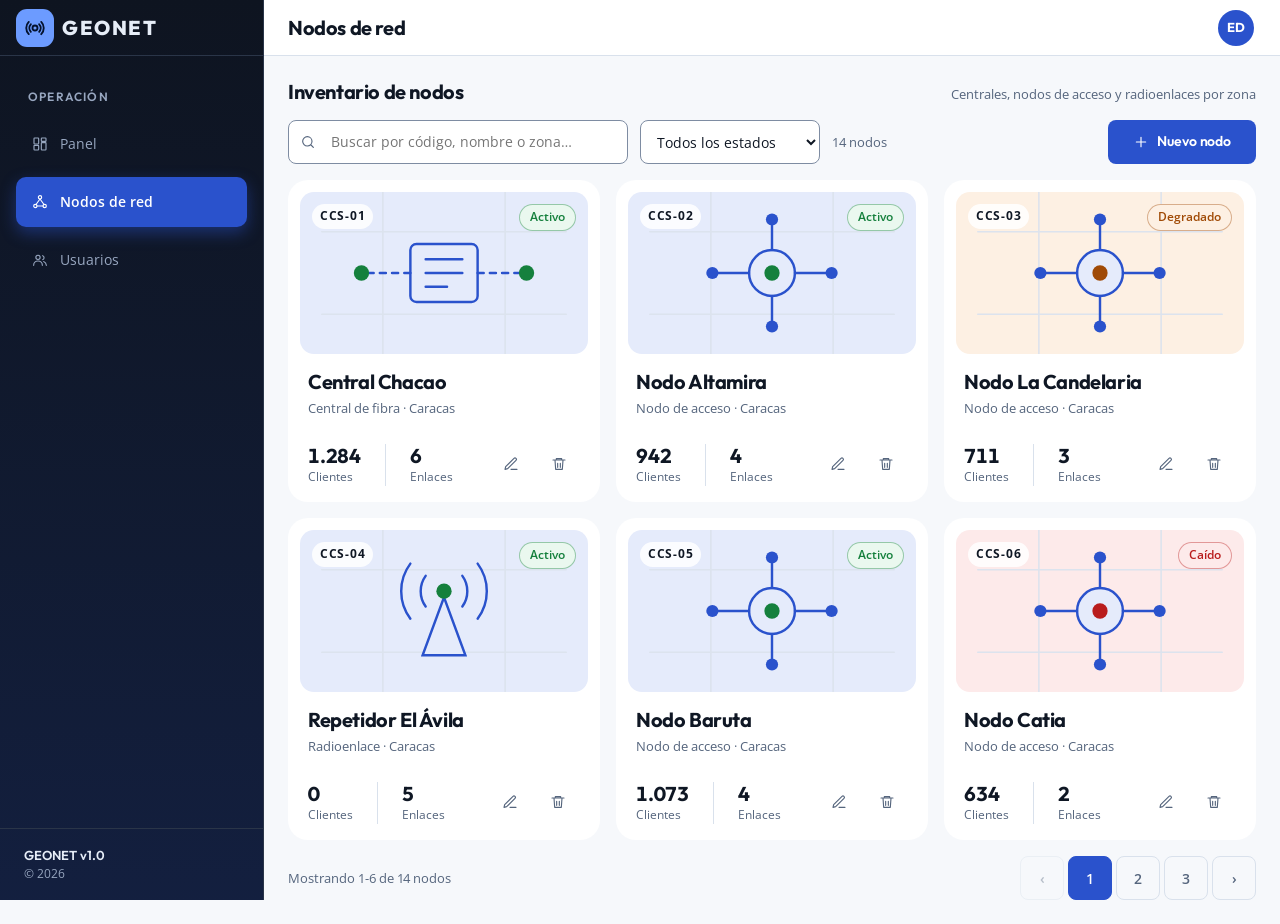
==== commit 9265d41e: "Rediseña la interfaz: navegación, panel en tarjetas con mapa, cards de nodos, modales, toasts y acce" ====
--- a/crud-cards.html
+++ b/crud-cards.html
@@ -56,6 +56,11 @@
 
 
         </nav>
+
+        <footer class="lateral__pie">
+          <p class="lateral__version">GEONET v1.0</p>
+          <p class="lateral__credito">© 2026</p>
+        </footer>
       </aside>
 
       <span class="velo" data-visible="false"></span>
@@ -68,17 +73,36 @@
 
           <h1 class="superior__titulo">Nodos de red</h1>
 
-          <p class="usuario">
+          <button type="button" class="usuario" popovertarget="perfil" aria-label="Ver perfil de Edgar Duno">
             <span class="usuario__avatar">ED</span>
-            <span>
-              <span class="usuario__nombre">Edgar Duno</span>
-              <span class="usuario__rol">Administrador · Nacional</span>
-            </span>
-          </p>
-
-          <a class="btn-icono" href="login.html" aria-label="Cerrar sesión">
-            <svg class="icono icono--sm" aria-hidden="true"><use href="#i-salir" /></svg>
-          </a>
+          </button>
+
+          <section class="perfil" id="perfil" popover aria-label="Perfil de usuario">
+            <header class="perfil__cabecera">
+              <p class="perfil__correo">eduno@geonet.ve</p>
+              <button type="button" class="perfil__cerrar" popovertarget="perfil" popovertargetaction="hide" aria-label="Cerrar perfil">
+                <svg class="icono icono--sm" aria-hidden="true"><use href="#i-cerrar" /></svg>
+              </button>
+            </header>
+            <span class="usuario__avatar perfil__avatar">ED</span>
+            <p class="perfil__saludo">¡Hola, Edgar!</p>
+            <div class="perfil__panel">
+              <dl class="perfil__detalles">
+                <div>
+                  <dt>Rol</dt>
+                  <dd>Administrador</dd>
+                </div>
+                <div>
+                  <dt>Zona</dt>
+                  <dd>Nacional</dd>
+                </div>
+              </dl>
+              <a class="perfil__salir" href="login.html">
+                <svg class="icono icono--sm" aria-hidden="true"><use href="#i-salir" /></svg>
+                Cerrar sesión
+              </a>
+            </div>
+          </section>
         </header>
 
         <main class="contenido" id="contenido">
--- a/styles.css
+++ b/styles.css
@@ -32,6 +32,7 @@
 
   --sombra: 0 4px 16px rgb(15 23 36 / 0.1);
   --sombra-alta: 0 12px 32px rgb(15 23 36 / 0.16);
+  --sombra-flotante: 0 2px 6px rgb(15 23 36 / 0.1), 0 24px 56px rgb(15 23 36 / 0.28);
 
   --malla-linea: #dce3ee;
   --malla-nodo: #2a52cc;
@@ -68,6 +69,7 @@
 
   --sombra: 0 4px 16px rgb(0 0 0 / 0.4);
   --sombra-alta: 0 12px 32px rgb(0 0 0 / 0.55);
+  --sombra-flotante: 0 2px 6px rgb(0 0 0 / 0.4), 0 24px 56px rgb(0 0 0 / 0.6);
 
   --malla-linea: #1e2a3d;
   --malla-nodo: #6c9bff;
@@ -88,6 +90,9 @@
   --peligro-hondo: #7f1616;
   --sobre-estado: #ffffff;
   --aviso-fuerte: #a04a06;
+  --marca-solida: #2a52cc;
+  --noche-solido: #16213d;
+  --sombra-acceso: 0 24px 64px rgb(0 0 0 / 0.5);
   --velo: rgb(4 10 20 / 0.6);
 
   /* Tipografía */
@@ -122,7 +127,7 @@
   --r-lg: 14px;
 
   /* Armazón */
-  --lateral-ancho: 248px;
+  --lateral-ancho: 264px;
   --superior-alto: 56px;
   --toque-min: 44px;
 
@@ -720,10 +725,53 @@
   color: var(--caido);
 }
 
+.campo__error:empty {
+  display: none;
+}
+
 .campo__ayuda {
   font-size: var(--t-sm);
   color: var(--texto-suave);
 }
+
+/* Nota del rol en el registro */
+.nota-rol {
+  font-size: var(--t-sm);
+  line-height: 1.6;
+  color: var(--texto-suave);
+}
+
+.nota-rol .insignia {
+  padding-block: 1px;
+  vertical-align: 1px;
+}
+
+/* Seguridad de la contraseña */
+.fuerza {
+  display: flex;
+  align-items: center;
+  gap: var(--e-2);
+  font-size: var(--t-xs);
+  color: var(--texto-suave);
+}
+
+.fuerza__barra {
+  display: grid;
+  grid-template-columns: repeat(3, 1fr);
+  gap: 3px;
+  width: 72px;
+}
+
+.fuerza__barra span {
+  height: 4px;
+  background-color: var(--borde);
+  border-radius: 2px;
+  transition: background-color var(--trans);
+}
+
+.fuerza[data-nivel='debil'] .fuerza__barra span:nth-child(1) { background-color: var(--caido); }
+.fuerza[data-nivel='media'] .fuerza__barra span:nth-child(-n + 2) { background-color: var(--alerta); }
+.fuerza[data-nivel='segura'] .fuerza__barra span { background-color: var(--ok); }
 
 /* Checkbox y radio */
 .marca {
@@ -778,7 +826,6 @@
   border-radius: 999px;
 }
 
-.insignia--acento,
 .insignia--rol-admin {
   color: var(--acento);
   background-color: var(--acento-tenue);
@@ -821,13 +868,6 @@
   color: var(--rol-tecnico);
   background-color: var(--rol-tecnico-tenue);
   border-color: color-mix(in srgb, var(--rol-tecnico) 22%, transparent);
-}
-
-.punto {
-  width: 7px;
-  height: 7px;
-  border-radius: 50%;
-  background-color: currentColor;
 }
 
 /* 6. PANTALLAS DE ACCESO · login y registro */
@@ -840,80 +880,6 @@
   overflow: hidden;
   position: relative;
   background-color: var(--fondo);
-}
-
-/* Tendido de fibra */
-.tendido {
-  position: absolute;
-  inset: 0;
-  width: 100%;
-  height: 100%;
-  z-index: 0;
-  pointer-events: none;
-}
-
-.tendido__reticula {
-  stroke: var(--malla-linea);
-  stroke-width: 1;
-  opacity: 0.5;
-}
-
-.tendido__ruta {
-  fill: none;
-  stroke: var(--malla-nodo);
-  stroke-width: 1.4;
-  opacity: 0.55;
-}
-
-.tendido__pulso {
-  fill: none;
-  stroke: var(--acento-fuerte);
-  stroke-width: 2.4;
-  stroke-linecap: round;
-  animation: recorrer 5s linear infinite;
-}
-
-.tendido__nodo {
-  fill: var(--malla-nodo);
-}
-
-.tendido__aro {
-  fill: none;
-  stroke: var(--malla-nodo);
-  stroke-width: 1.2;
-  transform-origin: center;
-  animation: latir 4s ease-out infinite;
-}
-
-@keyframes recorrer {
-  from {
-    stroke-dashoffset: var(--largo);
-  }
-  to {
-    stroke-dashoffset: 0;
-  }
-}
-
-@keyframes latir {
-  0% {
-    r: 6;
-    opacity: 0.6;
-  }
-  70%,
-  100% {
-    r: 26;
-    opacity: 0;
-  }
-}
-
-@media (prefers-reduced-motion: reduce) {
-  .tendido__pulso,
-  .tendido__aro {
-    animation: none;
-  }
-  .tendido__pulso {
-    opacity: 0;
-  }
 }
 
 .tarjeta-acceso {
@@ -924,8 +890,8 @@
   padding: var(--e-6);
   background-color: var(--superficie);
   border: 1px solid var(--borde);
-  border-radius: var(--r-lg);
-  box-shadow: var(--sombra-alta);
+  border-radius: 20px;
+  box-shadow: var(--sombra-acceso);
 }
 
 .tarjeta-acceso--ancha {
@@ -963,11 +929,12 @@
 }
 
 .marca-acceso__titulo {
-  font-size: var(--t-xl);
+  margin-top: var(--e-4);
+  font-size: var(--t-2xl);
 }
 
 .marca-acceso__lema {
-  font-size: var(--t-sm);
+  font-size: var(--t-md);
   color: var(--texto-suave);
 }
 
@@ -991,6 +958,31 @@
   min-height: var(--toque-min);
   font-size: var(--t-sm);
   font-weight: var(--p-semi);
+  color: var(--acento);
+  text-decoration: underline;
+  text-underline-offset: 2px;
+}
+
+.girador {
+  width: 16px;
+  height: 16px;
+  margin-right: var(--e-2);
+  border: 2px solid color-mix(in srgb, currentColor 35%, transparent);
+  border-top-color: currentColor;
+  border-radius: 50%;
+  animation: girar 0.7s linear infinite;
+}
+
+@keyframes girar {
+  to {
+    rotate: 1turn;
+  }
+}
+
+@media (prefers-reduced-motion: reduce) {
+  .girador {
+    animation-duration: 2s;
+  }
 }
 
 .pie-acceso {
@@ -1003,13 +995,213 @@
 }
 
 .credenciales {
+  display: flex;
+  align-items: flex-start;
+  gap: var(--e-2);
   margin-top: var(--e-4);
   padding: var(--e-3);
   font-size: var(--t-sm);
-  color: var(--texto-suave);
-  background-color: var(--superficie-alta);
-  border: 1px dashed var(--borde-control);
+  color: var(--texto);
+  background-color: var(--acento-tenue);
+  border: 1px solid color-mix(in srgb, var(--acento) 22%, transparent);
   border-radius: var(--r-md);
+}
+
+.credenciales .icono {
+  flex-shrink: 0;
+  margin-top: 2px;
+  color: var(--acento);
+}
+
+.credenciales code {
+  font-weight: var(--p-fuerte);
+  color: var(--acento);
+  background-color: var(--superficie);
+}
+
+/* Acceso dividido */
+.pantalla-acceso--partida {
+  grid-template-columns: minmax(0, 1.15fr) minmax(460px, 1fr);
+  place-items: stretch;
+  padding: 0;
+}
+
+.acceso-marca {
+  position: relative;
+  display: flex;
+  flex-direction: column;
+  justify-content: space-between;
+  gap: var(--e-6);
+  padding: var(--e-7);
+  overflow: hidden;
+  background:
+    linear-gradient(180deg, color-mix(in srgb, var(--noche-solido) 55%, transparent) 0%, color-mix(in srgb, var(--noche-solido) 30%, transparent) 40%, color-mix(in srgb, var(--noche-solido) 94%, transparent) 100%),
+    url('img/fibra-optica.jpg') center / cover no-repeat,
+    var(--noche-solido);
+}
+
+.acceso-marca__logo {
+  position: relative;
+  z-index: 1;
+  color: var(--sobre-estado);
+}
+
+.acceso-marca__logo .logotipo__marca {
+  color: var(--marca-solida);
+  background-color: var(--sobre-estado);
+}
+
+.acceso-marca__texto {
+  position: relative;
+  z-index: 1;
+}
+
+.acceso-marca__detalle {
+  max-width: 40ch;
+  margin-top: var(--e-4);
+  font-size: var(--t-lg);
+  color: color-mix(in srgb, var(--sobre-estado) 80%, transparent);
+}
+
+.acceso-marca__lema {
+  max-width: 16ch;
+  font-family: var(--f-titulo);
+  font-size: clamp(2rem, 3.6vw, 3.25rem);
+  font-weight: var(--p-extra);
+  line-height: 1.08;
+  letter-spacing: -0.03em;
+  color: var(--sobre-estado);
+}
+
+/* Registro en espejo */
+.pantalla-acceso--espejo {
+  grid-template-columns: minmax(460px, 1fr) minmax(0, 1.15fr);
+}
+
+/* Transición entre login y registro */
+@view-transition {
+  navigation: auto;
+}
+
+.acceso-marca {
+  view-transition-name: marca-acceso;
+}
+
+.acceso-formulario {
+  view-transition-name: formulario-acceso;
+}
+
+::view-transition-group(marca-acceso),
+::view-transition-group(formulario-acceso) {
+  animation-duration: 650ms;
+  animation-timing-function: cubic-bezier(0.65, 0, 0.35, 1);
+}
+
+@media (prefers-reduced-motion: reduce) {
+  ::view-transition-group(*),
+  ::view-transition-old(*),
+  ::view-transition-new(*) {
+    animation: none;
+  }
+}
+
+
+
+.acceso-formulario {
+  display: grid;
+  place-items: center;
+  padding: var(--e-7) var(--e-6);
+  background-color: var(--superficie);
+}
+
+.pantalla-acceso--partida .tarjeta-acceso {
+  max-width: 400px;
+  padding: 0;
+  background: none;
+  border: none;
+  box-shadow: none;
+}
+
+.pantalla-acceso--partida .tarjeta-acceso--ancha {
+  max-width: 520px;
+}
+
+.pantalla-acceso--partida .marca-acceso {
+  align-items: flex-start;
+  margin-bottom: var(--e-6);
+  text-align: left;
+}
+
+.pantalla-acceso--partida .marca-acceso__titulo {
+  margin-top: 0;
+  font-size: var(--t-3xl);
+}
+
+.pantalla-acceso--partida .formulario-acceso {
+  gap: var(--e-5);
+}
+
+.pantalla-acceso--partida .campo__control,
+.pantalla-acceso--partida .btn--bloque {
+  min-height: 48px;
+}
+
+.pantalla-acceso--partida .fila-opciones {
+  flex-wrap: nowrap;
+  margin-top: calc(var(--e-2) * -1);
+}
+
+.pantalla-acceso--partida .pie-acceso {
+  display: grid;
+  gap: var(--e-4);
+  margin-top: var(--e-6);
+  padding-top: 0;
+  border-top: none;
+}
+
+.pie-acceso__separador {
+  display: flex;
+  align-items: center;
+  gap: var(--e-3);
+  font-size: var(--t-sm);
+  color: var(--texto-suave);
+}
+
+.pie-acceso__separador::before,
+.pie-acceso__separador::after {
+  content: '';
+  flex: 1;
+  height: 1px;
+  background-color: var(--borde);
+}
+
+.pantalla-acceso--partida .pie-acceso .btn--secundario {
+  min-height: var(--toque-min);
+  text-decoration: none;
+  background-color: var(--superficie);
+}
+
+@media (max-width: 900px) {
+  .pantalla-acceso--partida {
+    grid-template-columns: minmax(0, 1fr);
+  }
+
+  .acceso-formulario {
+    padding: var(--e-6) var(--e-5);
+  }
+
+  .acceso-marca {
+    min-height: 200px;
+    padding: var(--e-6) var(--e-5);
+  }
+
+  .acceso-marca__lema {
+    font-size: var(--t-2xl);
+  }
+
+  .pantalla-acceso--espejo .acceso-marca {
+    order: -1;
+  }
 }
 
 /* 7. ARMAZÓN DE LA APLICACIÓN */
@@ -1023,10 +1215,13 @@
 /* --- Barra lateral --- */
 
 .lateral {
+  position: sticky;
+  top: 0;
   display: flex;
   flex-direction: column;
   grid-row: 1;
-  background-color: var(--fondo);
+  height: 100dvh;
+  background: linear-gradient(180deg, var(--fondo) 0%, color-mix(in srgb, var(--marca-solida) 18%, var(--fondo)) 100%);
   border-right: 1px solid var(--borde);
 }
 
@@ -1040,7 +1235,7 @@
 
 .lateral__nav {
   flex: 1;
-  padding: var(--e-4) var(--e-3);
+  padding: var(--e-6) var(--e-4);
   overflow-y: auto;
 }
 
@@ -1049,7 +1244,7 @@
 }
 
 .lateral__rotulo {
-  padding: 0 var(--e-3) var(--e-2);
+  padding: 0 var(--e-3) var(--e-3);
   font-family: var(--f-titulo);
   font-size: var(--t-xs);
   font-weight: var(--p-semi);
@@ -1058,37 +1253,207 @@
   color: var(--texto-suave);
 }
 
+.lateral__grupo ul {
+  display: grid;
+  gap: var(--e-2);
+}
+
 .lateral__enlace {
   display: flex;
   align-items: center;
   gap: var(--e-3);
+  min-height: 50px;
+  padding: 0 var(--e-4);
+  font-size: var(--t-md);
+  color: var(--texto-suave);
+  text-decoration: none;
+  border-radius: 10px;
+  transition:
+    color var(--trans),
+    background-color var(--trans),
+    box-shadow var(--trans);
+}
+
+.lateral__enlace .icono {
+  transition: color var(--trans);
+}
+
+.lateral__enlace:hover {
+  color: var(--texto);
+  background-color: color-mix(in srgb, var(--acento) 16%, transparent);
+}
+
+.lateral__enlace:hover .icono {
+  color: var(--acento);
+}
+
+.lateral__enlace[aria-current='page'] {
+  color: var(--sobre-estado);
+  font-weight: var(--p-semi);
+  background-color: var(--marca-solida);
+  box-shadow: 0 6px 16px color-mix(in srgb, var(--marca-solida) 45%, transparent);
+}
+
+.lateral__enlace[aria-current='page'] .icono {
+  color: var(--sobre-estado);
+}
+
+.usuario {
+  display: grid;
+  place-items: center;
+  width: var(--toque-min);
+  height: var(--toque-min);
+  border-radius: 50%;
+  anchor-name: --perfil;
+  transition: box-shadow var(--trans);
+}
+
+.usuario:hover,
+.usuario:has(+ .perfil:popover-open) {
+  box-shadow: 0 0 0 3px color-mix(in srgb, var(--acento) 30%, transparent);
+}
+
+/* Tarjeta de perfil */
+.perfil {
+  position-anchor: --perfil;
+  inset: auto;
+  top: calc(anchor(bottom) + var(--e-2));
+  right: anchor(right);
+  display: none;
+  width: min(360px, calc(100vw - var(--e-6)));
+  margin: 0;
+  padding: var(--e-3) var(--e-4) var(--e-4);
+  color: var(--texto);
+  text-align: center;
+  background-color: var(--superficie-alta);
+  border: 1px solid var(--borde);
+  border-radius: 28px;
+  box-shadow: var(--sombra-flotante);
+}
+
+.perfil:popover-open {
+  display: grid;
+  justify-items: center;
+  animation: entrar-modal var(--trans-lenta) ease-out;
+}
+
+.perfil__cabecera {
+  position: relative;
+  display: flex;
+  align-items: center;
+  justify-content: center;
+  width: 100%;
   min-height: var(--toque-min);
-  padding: 0 var(--e-3);
-  font-size: var(--t-md);
-  color: var(--texto-suave);
-  text-decoration: none;
-  border-radius: var(--r-md);
+}
+
+.perfil__correo {
+  font-size: var(--t-sm);
+  font-weight: var(--p-semi);
+  color: var(--texto-suave);
+}
+
+.perfil__cerrar {
+  position: absolute;
+  right: calc(var(--e-2) * -1);
+  display: grid;
+  place-items: center;
+  width: var(--toque-min);
+  height: var(--toque-min);
+  color: var(--texto-suave);
+  border-radius: 50%;
   transition:
     color var(--trans),
     background-color var(--trans);
 }
 
-.lateral__enlace:hover {
+.perfil__cerrar:hover {
   color: var(--texto);
-  background-color: var(--superficie-alta);
-}
-
-.lateral__enlace[aria-current='page'] {
-  color: var(--acento);
+  background-color: color-mix(in srgb, var(--texto) 8%, transparent);
+}
+
+.perfil .perfil__avatar {
+  width: 80px;
+  height: 80px;
+  margin-top: var(--e-3);
+  font-size: var(--t-2xl);
+  box-shadow: 0 0 0 4px var(--superficie), 0 0 0 6px var(--acento-tenue);
+}
+
+.perfil__saludo {
+  margin-top: var(--e-4);
+  font-family: var(--f-titulo);
+  font-size: var(--t-2xl);
   font-weight: var(--p-semi);
-  background-color: var(--acento-tenue);
-}
-
-.usuario {
-  display: flex;
-  align-items: center;
+}
+
+.perfil__panel {
+  width: 100%;
+  margin-top: var(--e-5);
+  overflow: hidden;
+  text-align: left;
+  background-color: var(--superficie);
+  border-radius: 20px;
+}
+
+.perfil__detalles {
+  display: grid;
   gap: var(--e-3);
-  padding: var(--e-2);
+  padding: var(--e-4) var(--e-5);
+  font-size: var(--t-md);
+}
+
+.perfil__detalles > div {
+  display: flex;
+  align-items: center;
+  justify-content: space-between;
+  gap: var(--e-3);
+}
+
+.perfil__detalles dt {
+  color: var(--texto-suave);
+}
+
+.perfil__detalles dd {
+  margin: 0;
+  font-weight: var(--p-semi);
+}
+
+.perfil__salir {
+  display: flex;
+  align-items: center;
+  justify-content: center;
+  gap: var(--e-2);
+  min-height: 52px;
+  font-weight: var(--p-semi);
+  color: var(--caido);
+  text-decoration: none;
+  background-color: var(--superficie);
+  border-top: 1px solid var(--borde);
+  transition:
+    color var(--trans),
+    background-color var(--trans);
+}
+
+.perfil__salir:hover {
+  color: var(--sobre-estado);
+  background-color: var(--peligro);
+}
+
+.lateral__pie {
+  padding: var(--e-4) var(--e-5);
+  border-top: 1px solid var(--borde);
+}
+
+.lateral__version {
+  font-family: var(--f-titulo);
+  font-size: var(--t-sm);
+  font-weight: var(--p-semi);
+  color: var(--texto);
+}
+
+.lateral__credito {
+  font-size: var(--t-xs);
+  color: var(--texto-suave);
 }
 
 .usuario__avatar {
@@ -1105,18 +1470,6 @@
   border-radius: 50%;
 }
 
-.usuario__nombre {
-  display: block;
-  font-weight: var(--p-semi);
-  line-height: 1.3;
-}
-
-.usuario__rol {
-  display: block;
-  font-size: var(--t-xs);
-  color: var(--texto-suave);
-}
-
 /* --- Área de trabajo --- */
 
 .area {
@@ -1161,18 +1514,6 @@
   padding: var(--e-5);
 }
 
-[data-vista='panel'] .contenido,
-[data-vista='usuarios'] .contenido,
-[data-vista='nodos'] .contenido {
-  width: 100%;
-  max-width: 1200px;
-  margin-inline: auto;
-}
-
-[data-vista='usuarios'] .contenido {
-  max-width: 1400px;
-}
-
 .seccion + .seccion {
   margin-top: var(--e-6);
 }
@@ -1206,47 +1547,120 @@
 
 /* 8. TARJETAS KPI Y ACCESOS DIRECTOS */
 
+/* Panel */
+[data-vista='panel'] .contenido {
+  display: flex;
+  flex-direction: column;
+  gap: var(--e-6);
+}
+
+[data-vista='panel'] .seccion + .seccion {
+  margin-top: 0;
+}
+
+.resumen {
+  display: flex;
+  flex-wrap: wrap;
+  align-items: center;
+  justify-content: space-between;
+  gap: var(--e-4);
+}
+
+.resumen__fecha {
+  font-family: var(--f-titulo);
+  font-size: var(--t-lg);
+  font-weight: var(--p-semi);
+  color: var(--texto-suave);
+}
+
+
+
 .kpis {
   display: grid;
   grid-template-columns: repeat(4, minmax(0, 1fr));
-  gap: var(--e-4);
-}
-
+  gap: var(--e-5);
+}
+
+/* Tarjeta KPI */
 .kpi {
-  display: flex;
-  flex-direction: column;
+  --hueco: 30px;
+  --fondo-kpi: var(--superficie);
+  position: relative;
+  isolation: isolate;
+  display: grid;
+  align-content: start;
   gap: var(--e-2);
-  padding: var(--e-4);
+  min-height: 150px;
+  padding: var(--e-5);
+}
+
+.kpi::before {
+  content: '';
+  position: absolute;
+  inset: 0;
+  z-index: -1;
+  background: var(--fondo-kpi);
+  border-radius: 20px;
+  mask: radial-gradient(circle var(--hueco) at calc(100% - 22px) 22px, transparent calc(var(--hueco) - 0.5px), #000 var(--hueco));
+}
+
+.kpi--azul { --tono-kpi: var(--marca-solida); }
+.kpi--noche { --tono-kpi: var(--noche-solido); }
+.kpi--rojo { --tono-kpi: color-mix(in srgb, var(--peligro) 88%, var(--noche-solido)); }
+
+.kpi[class*='kpi--'] {
+  --fondo-kpi:
+    radial-gradient(circle at 85% 130%, color-mix(in srgb, var(--sobre-estado) 14%, transparent) 0 45%, transparent 46%),
+    var(--tono-kpi);
+  color: var(--sobre-estado);
+}
+
+.kpi__ir {
+  position: absolute;
+  top: 0;
+  right: 0;
+  display: grid;
+  place-items: center;
+  width: 44px;
+  height: 44px;
+  color: var(--texto);
   background-color: var(--superficie);
-  border: 1px solid var(--borde);
-  border-radius: var(--r-md);
-}
-
-.kpi--alerta {
-  background-color: var(--caido-tenue);
-  border-color: color-mix(in srgb, var(--caido) 35%, transparent);
-}
-
-.kpi--alerta .kpi__icono,
-.kpi--alerta .kpi__valor {
-  color: var(--caido);
-}
-
-.kpi__fila {
-  display: flex;
-  align-items: center;
-  justify-content: space-between;
-  gap: var(--e-2);
+  border-radius: 50%;
+  transition:
+    color var(--trans),
+    background-color var(--trans),
+    transform var(--trans);
+}
+
+.kpi[class*='kpi--'] .kpi__ir {
+  color: var(--sobre-estado);
+  background-color: var(--tono-kpi);
+}
+
+.kpi[class*='kpi--'] .kpi__ir:hover {
+  color: var(--tono-kpi);
+  background-color: var(--sobre-estado);
+}
+
+.kpi__ir:hover {
+  color: var(--sobre-estado);
+  background-color: var(--marca-solida);
+  transform: rotate(45deg);
 }
 
 .kpi__rotulo {
-  font-size: var(--t-sm);
+  padding-right: var(--e-6);
+  font-family: var(--f-titulo);
+  font-size: var(--t-lg);
   font-weight: var(--p-semi);
-  color: var(--texto-suave);
-}
-
-.kpi__icono {
-  color: var(--acento);
+}
+
+.kpi__cifra {
+  display: flex;
+  flex-wrap: wrap;
+  align-items: center;
+  gap: var(--e-2) var(--e-3);
+  margin-top: auto;
 }
 
 .kpi__valor {
@@ -1254,7 +1668,15 @@
   font-size: var(--t-2xl);
   font-weight: var(--p-extra);
   letter-spacing: -0.03em;
-  font-variant-numeric: tabular-nums;
+}
+
+.kpi__chapa {
+  padding: 2px var(--e-2);
+  font-size: var(--t-xs);
+  font-weight: var(--p-semi);
+  color: var(--ok);
+  background-color: var(--ok-tenue);
+  border-radius: 999px;
 }
 
 .kpi__detalle {
@@ -1262,73 +1684,268 @@
   color: var(--texto-suave);
 }
 
+.kpi[class*='kpi--'] .kpi__chapa {
+  color: var(--sobre-estado);
+  background-color: color-mix(in srgb, var(--sobre-estado) 20%, transparent);
+}
+
+.kpi[class*='kpi--'] .kpi__detalle {
+  color: color-mix(in srgb, var(--sobre-estado) 82%, transparent);
+}
+
+/* Rejilla de tarjetas del panel */
+.tablero {
+  display: grid;
+  grid-template-columns: minmax(0, 2fr) minmax(0, 1fr);
+  gap: var(--e-5);
+}
+
+.caja {
+  display: flex;
+  flex-direction: column;
+  gap: var(--e-4);
+  min-width: 0;
+  padding: var(--e-5);
+  background-color: var(--superficie);
+  border-radius: 20px;
+}
+
+.caja__cabecera {
+  display: flex;
+  flex-wrap: wrap;
+  align-items: baseline;
+  justify-content: space-between;
+  gap: var(--e-2);
+}
+
+.caja__titulo {
+  font-size: var(--t-lg);
+}
+
+.caja__nota {
+  font-size: var(--t-sm);
+  color: var(--texto-suave);
+}
+
+.caja__enlace {
+  font-size: var(--t-sm);
+  font-weight: var(--p-semi);
+}
+
+.caja--mapa .red__mapa {
+  height: 420px;
+}
+
+/* Gráfico de dona */
+.dona {
+  display: grid;
+  justify-items: center;
+  gap: var(--e-5);
+  margin-block: auto;
+}
+
+.dona__grafico {
+  display: grid;
+  place-items: center;
+  width: 200px;
+  aspect-ratio: 1;
+  background: conic-gradient(
+    var(--acento) 0 var(--activo),
+    var(--alerta) 0 var(--degradado),
+    var(--caido) 0 100%
+  );
+  border-radius: 50%;
+}
+
+.dona__grafico::before {
+  content: '';
+  grid-area: 1 / 1;
+  width: 62%;
+  aspect-ratio: 1;
+  background-color: var(--superficie);
+  border-radius: 50%;
+}
+
+.dona__centro {
+  grid-area: 1 / 1;
+  display: grid;
+  justify-items: center;
+  font-size: var(--t-sm);
+  color: var(--texto-suave);
+}
+
+.dona__total {
+  font-family: var(--f-titulo);
+  font-size: var(--t-3xl);
+  font-weight: var(--p-extra);
+  line-height: 1;
+  color: var(--texto);
+}
+
+.dona__leyenda {
+  display: grid;
+  gap: var(--e-2);
+  width: 100%;
+  max-width: 240px;
+}
+
+.dona__dato {
+  display: flex;
+  align-items: center;
+  justify-content: space-between;
+}
+
+.dona__dato dt {
+  display: flex;
+  align-items: center;
+  gap: var(--e-2);
+  color: var(--texto-suave);
+}
+
+.dona__dato dd {
+  margin: 0;
+  font-family: var(--f-titulo);
+  font-size: var(--t-xl);
+  font-weight: var(--p-fuerte);
+}
+
+/* Tabla compacta */
+.tabla-envoltorio.tabla-envoltorio--plana {
+  border: none;
+}
+
+.tabla.tabla--compacta {
+  min-width: 520px;
+}
+
+.tabla.tabla--compacta :is(th, td) {
+  padding: var(--e-3);
+  border-left: none;
+}
+
+.tabla.tabla--compacta thead th {
+  background-color: transparent;
+  border-bottom: 1px solid var(--borde);
+}
+
+.tabla.tabla--compacta tbody tr:nth-child(even) {
+  background-color: transparent;
+}
+
+.enlace-mapa {
+  min-height: var(--toque-min);
+  padding: 0 var(--e-2);
+  font-size: var(--t-sm);
+  font-weight: var(--p-semi);
+  color: var(--acento);
+  white-space: nowrap;
+  border-radius: var(--r-sm);
+}
+
+.enlace-mapa:hover {
+  background-color: var(--acento-tenue);
+}
+
+.caja .zonas {
+  padding: 0;
+  border: none;
+}
+
 /* Accesos directos */
 .atajos {
   display: flex;
-  flex-wrap: wrap;
   gap: var(--e-3);
 }
 
 .atajo {
-  display: inline-flex;
-  align-items: center;
-  gap: var(--e-2);
-  min-height: var(--toque-min);
-  padding: 0 var(--e-4);
-  font-weight: var(--p-semi);
-  color: var(--texto);
-  text-decoration: none;
+  position: relative;
+  display: grid;
+  place-items: center;
+  width: 48px;
+  height: 48px;
+  color: var(--acento);
   background-color: var(--superficie);
   border: 1px solid var(--borde);
-  border-radius: var(--r-md);
+  border-radius: 50%;
   transition:
     color var(--trans),
+    background-color var(--trans),
     border-color var(--trans),
-    background-color var(--trans),
     transform var(--trans);
 }
 
+.atajo:hover,
+.atajo:focus-visible {
+  color: var(--sobre-estado);
+  background-color: var(--marca-solida);
+  border-color: var(--marca-solida);
+  transform: translateY(-2px);
+}
+
+.atajo::after {
+  content: attr(data-etiqueta);
+  position: absolute;
+  top: calc(100% + var(--e-2));
+  left: 50%;
+  z-index: 5;
+  padding: var(--e-1) var(--e-3);
+  font-size: var(--t-xs);
+  font-weight: var(--p-semi);
+  white-space: nowrap;
+  color: var(--sobre-estado);
+  background-color: var(--texto);
+  border-radius: var(--r-sm);
+  opacity: 0;
+  pointer-events: none;
+  translate: -50% -4px;
+  transition:
+    opacity var(--trans),
+    translate var(--trans);
+}
+
+.atajo:hover::after,
+.atajo:focus-visible::after {
+  opacity: 1;
+  translate: -50% 0;
+}
+
+.atajo:last-child::after {
+  left: auto;
+  right: 0;
+  translate: 0 -4px;
+}
+
+.atajo:last-child:is(:hover, :focus-visible)::after {
+  translate: 0 0;
+}
+
 .atajo .icono {
-  color: var(--acento);
-}
-
-.atajo:hover {
-  color: var(--acento);
-  background-color: var(--acento-tenue);
-  border-color: var(--acento);
-  transform: translateY(-1px);
-}
-
-.atajo--alerta .icono {
-  color: var(--caido);
-}
-
-.atajo--alerta:hover {
-  color: var(--caido);
-  background-color: var(--caido-tenue);
-  border-color: var(--caido);
-}
-
-.atajo__cifra {
+  width: 22px;
+  height: 22px;
+}
+
+.atajo__mas {
+  position: absolute;
+  right: -3px;
+  bottom: -3px;
   display: grid;
   place-items: center;
-  min-width: 22px;
-  height: 22px;
-  padding: 0 var(--e-1);
-  font-size: var(--t-xs);
+  width: 20px;
+  height: 20px;
   color: var(--sobre-estado);
-  background-color: var(--caido);
-  border-radius: 999px;
-}
+  background-color: var(--exito-fuerte);
+  border: 2px solid var(--fondo);
+  border-radius: 50%;
+}
+
+.atajo .atajo__mas .icono {
+  width: 12px;
+  height: 12px;
+  stroke-width: 3;
+}
+
 
 /* Mapa de la red */
-.red {
-  display: grid;
-  grid-template-columns: minmax(0, 1fr) 300px;
-  gap: var(--e-4);
-  height: 480px;
-}
-
 .red__mapa {
   position: relative;
   isolation: isolate;
@@ -1385,57 +2002,6 @@
 .red__muestra--activo { background-color: var(--acento); }
 .red__muestra--degradado { background-color: var(--alerta); }
 .red__muestra--caido { background-color: var(--caido); }
-
-.red__riel {
-  display: flex;
-  flex-direction: column;
-  min-height: 0;
-  padding: var(--e-3);
-  background-color: var(--superficie);
-  border: 1px solid var(--borde);
-  border-radius: var(--r-lg);
-}
-
-.red__subtitulo {
-  margin: var(--e-1) var(--e-2) var(--e-3);
-  font-size: var(--t-lg);
-}
-
-.riel {
-  overflow-y: auto;
-}
-
-.riel__nodo {
-  display: flex;
-  align-items: center;
-  gap: var(--e-3);
-  width: 100%;
-  min-height: var(--toque-min);
-  padding: var(--e-2) var(--e-3);
-  text-align: left;
-  border-radius: var(--r-md);
-  transition: background-color var(--trans);
-}
-
-.riel__nodo:hover {
-  background-color: var(--superficie-alta);
-}
-
-.riel__nodo[aria-current='true'] {
-  background-color: var(--acento-tenue);
-}
-
-.riel__nombre {
-  display: block;
-  font-size: var(--t-sm);
-  font-weight: var(--p-semi);
-}
-
-.riel__detalle {
-  display: block;
-  font-size: var(--t-xs);
-  color: var(--texto-suave);
-}
 
 /* Marcadores y controles de Leaflet */
 .marcador {
@@ -1766,25 +2332,34 @@
 .tarjeta {
   display: flex;
   flex-direction: column;
+  padding: var(--e-3);
   background-color: var(--superficie);
-  border: 1px solid var(--borde);
-  border-radius: var(--r-md);
-  overflow: hidden;
+  border-radius: 20px;
   transition:
-    border-color var(--trans),
+    transform var(--trans),
     box-shadow var(--trans);
 }
 
 .tarjeta:hover {
-  border-color: var(--acento);
+  transform: translateY(-2px);
   box-shadow: var(--sombra);
 }
 
 .tarjeta__lamina {
+  --tinte: var(--acento-tenue);
   position: relative;
   aspect-ratio: 16 / 9;
-  background-color: var(--superficie-alta);
-  border-bottom: 1px solid var(--borde);
+  overflow: hidden;
+  background-color: var(--tinte);
+  border-radius: 14px;
+}
+
+.tarjeta--degradado .tarjeta__lamina {
+  --tinte: var(--alerta-tenue);
+}
+
+.tarjeta--caido .tarjeta__lamina {
+  --tinte: var(--caido-tenue);
 }
 
 .tarjeta__lamina svg {
@@ -1792,54 +2367,77 @@
   height: 100%;
 }
 
+.tarjeta__codigo {
+  position: absolute;
+  top: var(--e-3);
+  left: var(--e-3);
+  padding: 3px var(--e-2);
+  font-size: var(--t-xs);
+  font-weight: var(--p-fuerte);
+  letter-spacing: 0.06em;
+  color: var(--texto);
+  background-color: color-mix(in srgb, var(--superficie) 85%, transparent);
+  border-radius: 999px;
+}
+
 .tarjeta__insignia {
   position: absolute;
-  top: var(--e-2);
-  right: var(--e-2);
+  top: var(--e-3);
+  right: var(--e-3);
 }
 
 .tarjeta__cuerpo {
   display: flex;
   flex-direction: column;
-  gap: var(--e-2);
   flex: 1;
-  padding: var(--e-4);
-}
-
-.tarjeta__codigo {
-  display: block;
+  padding: var(--e-4) var(--e-2) var(--e-1);
+}
+
+.tarjeta__titulo {
+  font-size: var(--t-xl);
+}
+
+.tarjeta__secundario {
+  margin-top: var(--e-1);
+  font-size: var(--t-sm);
+  color: var(--texto-suave);
+}
+
+.tarjeta__pie {
+  display: flex;
+  align-items: flex-end;
+  justify-content: space-between;
+  gap: var(--e-3);
+  margin-top: auto;
+  padding-top: var(--e-5);
+}
+
+.tarjeta__metricas {
+  display: flex;
+}
+
+.tarjeta__metricas > div {
+  display: flex;
+  flex-direction: column-reverse;
+  padding-right: var(--e-5);
+}
+
+.tarjeta__metricas > div + div {
+  padding-left: var(--e-5);
+  border-left: 1px solid var(--borde);
+}
+
+.tarjeta__metricas dt {
   font-size: var(--t-xs);
-  font-weight: var(--p-semi);
-  letter-spacing: 0.08em;
-  color: var(--acento);
-}
-
-.tarjeta__titulo {
-  font-size: var(--t-lg);
-}
-
-.tarjeta__datos {
-  display: flex;
-  flex-wrap: wrap;
-  gap: var(--e-1) var(--e-4);
-  margin-top: auto;
-  font-size: var(--t-sm);
-  color: var(--texto-suave);
-}
-
-.tarjeta__dato {
-  display: flex;
-  align-items: center;
-  gap: var(--e-1);
-}
-
-.tarjeta__datos {
-  align-items: center;
-}
-
-.tarjeta__acciones {
-  margin-left: auto;
-  margin-right: calc(var(--e-2) * -1);
+  color: var(--texto-suave);
+}
+
+.tarjeta__metricas dd {
+  margin: 0;
+  font-family: var(--f-titulo);
+  font-size: var(--t-xl);
+  font-weight: var(--p-fuerte);
+  line-height: 1.2;
 }
 
 /* 12. PAGINADOR Y VACÍO */
@@ -2479,6 +3077,8 @@
 .m-peligro { background-color: var(--peligro); }
 .m-exito { background-color: var(--exito); }
 .m-exito-fuerte { background-color: var(--exito-fuerte); }
+.m-noche-solido { background-color: var(--noche-solido); }
+.m-aviso-fuerte { background-color: var(--aviso-fuerte); }
 
 .muestra__nombre {
   display: block;
@@ -2601,18 +3201,27 @@
   }
 }
 
+@media (max-width: 520px) {
+  .perfil {
+    right: var(--e-3);
+    left: var(--e-3);
+    width: auto;
+  }
+}
+
+@media (max-width: 1200px) {
+  .tablero {
+    grid-template-columns: minmax(0, 1fr);
+  }
+}
+
 @media (max-width: 768px) {
-  .red {
+  .tablero {
     grid-template-columns: minmax(0, 1fr);
-    height: auto;
-  }
-
-  .red__mapa {
-    height: 340px;
-  }
-
-  .red__riel {
-    max-height: 360px;
+  }
+
+  .caja--mapa .red__mapa {
+    height: 320px;
   }
 
   /* Menú hamburguesa */
@@ -2729,3 +3338,183 @@
     font-size: var(--t-2xl);
   }
 }
+
+/* Pie del acceso */
+.pie-acceso .btn--secundario {
+  gap: var(--e-2);
+  font-weight: var(--p-semi);
+  border-color: var(--borde-control);
+  transition:
+    color var(--trans),
+    background-color var(--trans),
+    border-color var(--trans),
+    transform var(--trans),
+    box-shadow var(--trans);
+}
+
+.pie-acceso .btn--secundario .icono {
+  transition: transform var(--trans);
+}
+
+.pie-acceso .btn--secundario:hover {
+  color: var(--sobre-estado);
+  background-color: var(--marca-solida);
+  border-color: var(--marca-solida);
+  transform: translateY(-2px);
+  box-shadow: 0 10px 24px color-mix(in srgb, var(--marca-solida) 40%, transparent);
+}
+
+.pie-acceso .btn--secundario:hover .icono {
+  transform: translateX(4px);
+}
+
+/* Acceso: altura de la ventana */
+@media (min-width: 901px) {
+  .pantalla-acceso--partida {
+    height: 100dvh;
+  }
+
+  .acceso-formulario {
+    place-items: safe center;
+    overflow-y: auto;
+  }
+}
+
+@media (min-width: 901px) and (max-height: 860px) {
+  .acceso-formulario {
+    padding: var(--e-5) var(--e-6);
+  }
+
+  .pantalla-acceso--partida .marca-acceso {
+    gap: var(--e-1);
+    margin-bottom: var(--e-4);
+  }
+
+  .pantalla-acceso--partida .marca-acceso__titulo {
+    font-size: var(--t-2xl);
+  }
+
+  .pantalla-acceso--partida .formulario-acceso,
+  .pantalla-acceso--partida .rejilla-campos {
+    gap: var(--e-3);
+  }
+
+  .pantalla-acceso--partida .campo {
+    gap: 6px;
+  }
+
+  .pantalla-acceso--partida .campo__control,
+  .pantalla-acceso--partida .btn--bloque {
+    min-height: var(--toque-min);
+  }
+
+  .pantalla-acceso--partida .pie-acceso {
+    gap: var(--e-3);
+    margin-top: var(--e-4);
+  }
+
+  .pantalla-acceso--partida .credenciales {
+    margin-top: var(--e-3);
+    padding: var(--e-2) var(--e-3);
+  }
+}
+
+@media (min-width: 901px) and (max-height: 700px) {
+  .acceso-formulario {
+    padding-block: var(--e-3);
+  }
+
+  .pantalla-acceso--partida .marca-acceso {
+    margin-bottom: var(--e-3);
+  }
+
+  .pantalla-acceso--partida .marca-acceso__titulo {
+    font-size: var(--t-xl);
+  }
+
+  .pantalla-acceso--partida .formulario-acceso,
+  .pantalla-acceso--partida .rejilla-campos {
+    gap: var(--e-3);
+  }
+
+  .pantalla-acceso--partida .pie-acceso {
+    display: flex;
+    align-items: center;
+    justify-content: space-between;
+    gap: var(--e-3);
+    margin-top: var(--e-3);
+  }
+
+  .pie-acceso__separador::before,
+  .pie-acceso__separador::after {
+    display: none;
+  }
+
+  .pantalla-acceso--partida .pie-acceso .btn--secundario {
+    width: auto;
+    padding-inline: var(--e-5);
+  }
+
+  .acceso-formulario {
+    padding-block: var(--e-2);
+  }
+
+  .nota-rol {
+    font-size: var(--t-xs);
+    line-height: 1.5;
+  }
+}
+
+/* Acceso: colores */
+.pantalla-acceso--partida .btn--primario {
+  color: var(--sobre-estado);
+  background-color: var(--noche-solido);
+}
+
+.pantalla-acceso--partida .btn--primario {
+  transition:
+    background-color var(--trans),
+    transform var(--trans),
+    box-shadow var(--trans);
+}
+
+.pantalla-acceso--partida .btn--primario:hover:not(:disabled) {
+  background-color: var(--marca-solida);
+  transform: translateY(-2px);
+  box-shadow: 0 10px 24px color-mix(in srgb, var(--marca-solida) 40%, transparent);
+}
+
+.pantalla-acceso--partida .btn--primario:active:not(:disabled) {
+  transform: translateY(0);
+  box-shadow: none;
+}
+
+.pantalla-acceso--partida :is(.enlace-apoyo, .pie-acceso a:not(.btn)) {
+  color: var(--noche-solido);
+}
+
+.pantalla-acceso--partida .marca input {
+  accent-color: var(--noche-solido);
+}
+
+.pantalla-acceso--partida .campo__control:focus {
+  border-color: var(--noche-solido);
+  box-shadow: 0 0 0 3px color-mix(in srgb, var(--noche-solido) 16%, transparent);
+}
+
+.pantalla-acceso--partida .pie-acceso .btn--secundario {
+  color: var(--noche-solido);
+}
+
+.pantalla-acceso--partida .pie-acceso .btn--secundario:hover {
+  color: var(--sobre-estado);
+}
+
+.pantalla-acceso--partida .credenciales {
+  background-color: var(--superficie-alta);
+  border-color: var(--borde);
+}
+
+.pantalla-acceso--partida .credenciales :is(.icono, code) {
+  color: var(--noche-solido);
+}
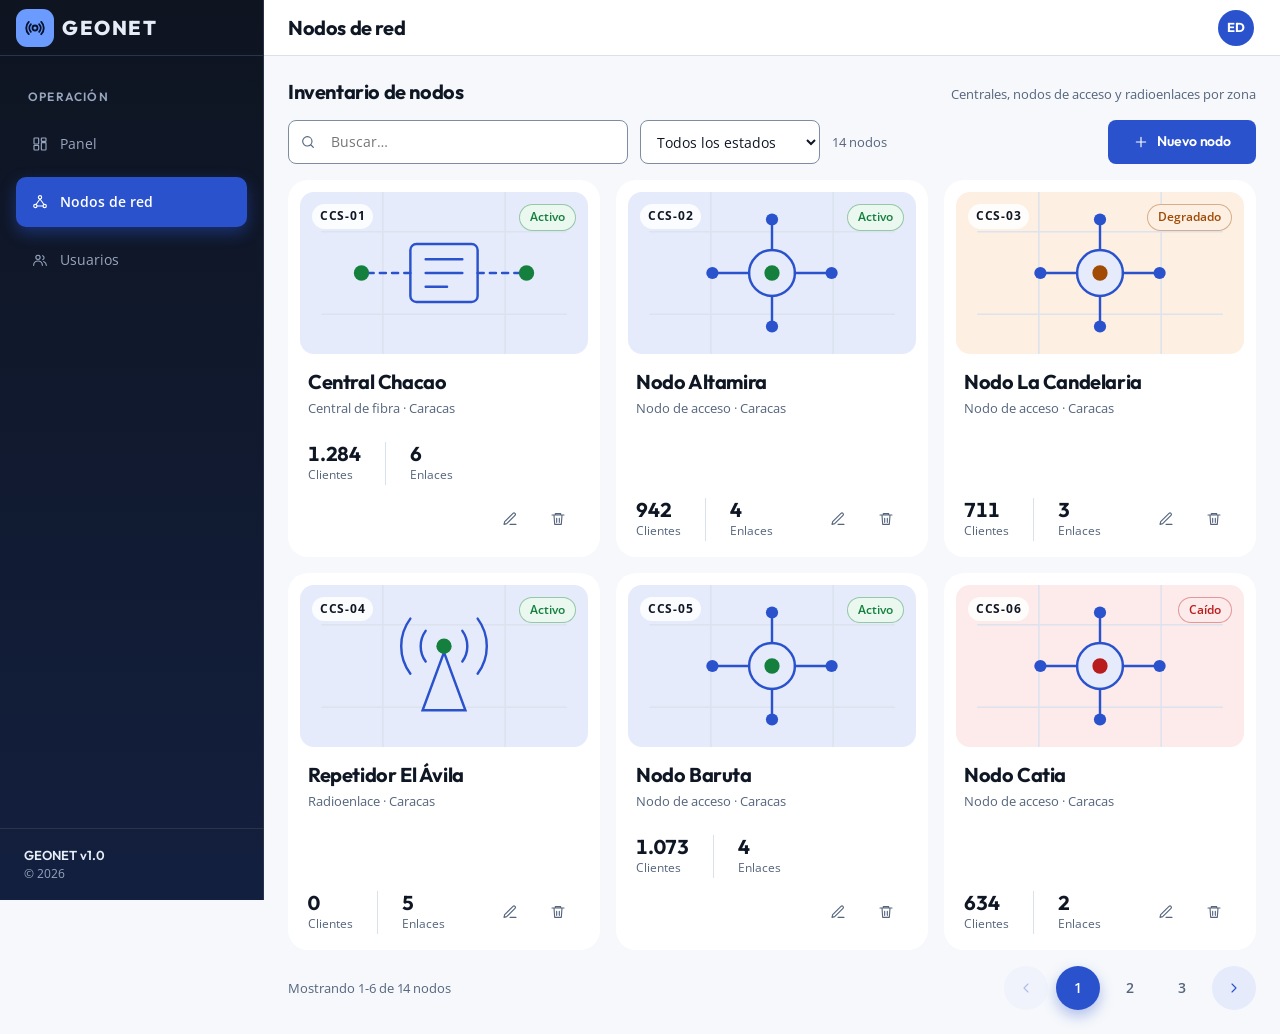
==== commit 07e3baef: "Diseño móvil tipo app del panel y mejoras de móvil en todas las vistas - Panel: cabecera con el azul" ====
--- a/crud-cards.html
+++ b/crud-cards.html
@@ -116,7 +116,7 @@
               <label class="solo-lectores" for="buscar">Buscar nodo</label>
               <span class="buscador">
                 <svg class="icono icono--sm buscador__icono" aria-hidden="true"><use href="#i-buscar" /></svg>
-                <input class="buscador__control" id="buscar" type="search" placeholder="Buscar por código, nombre o zona…" data-buscador />
+                <input class="buscador__control" id="buscar" type="search" placeholder="Buscar…" data-buscador />
                 <button type="button" class="buscador__limpiar" aria-label="Borrar búsqueda" title="Borrar búsqueda" data-limpiar hidden>
                   <svg class="icono icono--sm" aria-hidden="true"><use href="#i-cerrar" /></svg>
                 </button>
--- a/styles.css
+++ b/styles.css
@@ -92,6 +92,10 @@
   --aviso-fuerte: #a04a06;
   --marca-solida: #2a52cc;
   --noche-solido: #16213d;
+  --noche-lateral: #0e1420;
+  --estado-activo: #2a52cc;
+  --estado-degradado: #e08a00;
+  --estado-caido: #d42a2a;
   --sombra-acceso: 0 24px 64px rgb(0 0 0 / 0.5);
   --velo: rgb(4 10 20 / 0.6);
 
@@ -136,6 +140,7 @@
 
   --capa-lateral: 100;
   --capa-velo: 90;
+  --capa-superior: 50;
   --capa-modal: 200;
   --capa-toast: 300;
 }
@@ -877,7 +882,7 @@
   place-items: center;
   min-height: 100dvh;
   padding: var(--e-5) var(--e-4);
-  overflow: hidden;
+  overflow-x: clip;
   position: relative;
   background-color: var(--fondo);
 }
@@ -1201,6 +1206,67 @@
 
   .pantalla-acceso--espejo .acceso-marca {
     order: -1;
+  }
+}
+
+/* Acceso en móvil */
+@media (max-width: 768px) {
+  .pantalla-acceso.pantalla-acceso--partida {
+    grid-template-rows: auto 1fr;
+    padding: 0;
+    background-color: var(--superficie);
+  }
+
+  .acceso-marca {
+    min-height: 260px;
+    gap: var(--e-5);
+    padding: var(--e-5) var(--e-5) calc(var(--e-5) + 24px);
+    background:
+      linear-gradient(180deg, color-mix(in srgb, var(--noche-solido) 40%, transparent) 0%, transparent 35%, color-mix(in srgb, var(--noche-solido) 75%, transparent) 100%),
+      url('img/fibra-optica.jpg') center / cover no-repeat,
+      var(--noche-solido);
+  }
+
+  .acceso-marca__lema {
+    max-width: 18ch;
+    font-size: var(--t-xl);
+  }
+
+  .acceso-marca__detalle {
+    display: none;
+  }
+
+  .acceso-formulario {
+    position: relative;
+    z-index: 1;
+    place-items: start center;
+    margin-top: -24px;
+    padding: var(--e-6) var(--e-5) var(--e-6);
+    border-radius: 24px 24px 0 0;
+    box-shadow: 0 -8px 24px rgb(0 0 0 / 0.12);
+  }
+
+  .pantalla-acceso--partida .tarjeta-acceso {
+    max-width: 440px;
+  }
+
+  .pantalla-acceso--partida .marca-acceso {
+    align-items: center;
+    margin-bottom: var(--e-5);
+    text-align: center;
+  }
+
+  .pantalla-acceso--partida .marca-acceso__titulo {
+    font-size: var(--t-2xl);
+    color: var(--marca-solida);
+  }
+
+  .pantalla-acceso--partida .formulario-acceso {
+    gap: var(--e-4);
+  }
+
+  .pantalla-acceso--partida .pie-acceso {
+    margin-top: var(--e-5);
   }
 }
 
@@ -1601,7 +1667,7 @@
   z-index: -1;
   background: var(--fondo-kpi);
   border-radius: 20px;
-  mask: radial-gradient(circle var(--hueco) at calc(100% - 22px) 22px, transparent calc(var(--hueco) - 0.5px), #000 var(--hueco));
+  mask: radial-gradient(circle var(--hueco) at calc(100% - 22px) 22px, transparent calc(var(--hueco) - 1px), #000 var(--hueco));
 }
 
 .kpi--azul { --tono-kpi: var(--marca-solida); }
@@ -1610,7 +1676,7 @@
 
 .kpi[class*='kpi--'] {
   --fondo-kpi:
-    radial-gradient(circle at 85% 130%, color-mix(in srgb, var(--sobre-estado) 14%, transparent) 0 45%, transparent 46%),
+    radial-gradient(circle 128px at 85% 130%, color-mix(in srgb, var(--sobre-estado) 14%, transparent) 0 127px, transparent 128px),
     var(--tono-kpi);
   color: var(--sobre-estado);
 }
@@ -1736,45 +1802,50 @@
   height: 420px;
 }
 
-/* Gráfico de dona */
-.dona {
+/* Estado de los nodos */
+.salud {
   display: grid;
   justify-items: center;
-  gap: var(--e-5);
+  gap: var(--e-6);
   margin-block: auto;
 }
 
-.dona__grafico {
-  display: grid;
-  place-items: center;
-  width: 200px;
-  aspect-ratio: 1;
-  background: conic-gradient(
-    var(--acento) 0 var(--activo),
-    var(--alerta) 0 var(--degradado),
-    var(--caido) 0 100%
-  );
-  border-radius: 50%;
-}
-
-.dona__grafico::before {
-  content: '';
-  grid-area: 1 / 1;
-  width: 62%;
-  aspect-ratio: 1;
-  background-color: var(--superficie);
-  border-radius: 50%;
-}
-
-.dona__centro {
-  grid-area: 1 / 1;
+.salud__medidor {
+  position: relative;
+  width: 100%;
+  max-width: 280px;
+}
+
+.salud__medidor svg {
+  display: block;
+  width: 100%;
+  height: auto;
+  overflow: visible;
+}
+
+.salud__arco {
+  fill: none;
+  stroke: var(--tono-estado);
+  stroke-width: 22;
+  transition: stroke-width var(--trans);
+}
+
+.salud__arco:hover {
+  stroke-width: 26;
+}
+
+.salud__total {
+  position: absolute;
+  right: 0;
+  bottom: 0;
+  left: 0;
   display: grid;
   justify-items: center;
   font-size: var(--t-sm);
   color: var(--texto-suave);
 }
 
-.dona__total {
+.salud__total b {
   font-family: var(--f-titulo);
   font-size: var(--t-3xl);
   font-weight: var(--p-extra);
@@ -1782,32 +1853,46 @@
   color: var(--texto);
 }
 
-.dona__leyenda {
+.salud__leyenda {
   display: grid;
-  gap: var(--e-2);
+  gap: var(--e-3);
   width: 100%;
-  max-width: 240px;
-}
-
-.dona__dato {
+  max-width: 280px;
+}
+
+.salud__dato {
   display: flex;
   align-items: center;
   justify-content: space-between;
-}
-
-.dona__dato dt {
+  gap: var(--e-3);
+}
+
+.salud__dato dt {
   display: flex;
   align-items: center;
   gap: var(--e-2);
   color: var(--texto-suave);
 }
 
-.dona__dato dd {
+.salud__dato dt .icono {
+  stroke-width: 2.4;
+  color: var(--tono-estado);
+}
+
+.salud__dato dd {
   margin: 0;
   font-family: var(--f-titulo);
-  font-size: var(--t-xl);
-  font-weight: var(--p-fuerte);
-}
+  font-size: var(--t-2xl);
+  font-weight: var(--p-extra);
+  line-height: 1.1;
+}
+
+.salud__arco--activo,
+.salud__dato--activo { --tono-estado: var(--estado-activo); }
+.salud__arco--degradado,
+.salud__dato--degradado { --tono-estado: var(--estado-degradado); }
+.salud__arco--caido,
+.salud__dato--caido { --tono-estado: var(--estado-caido); }
 
 /* Tabla compacta */
 .tabla-envoltorio.tabla-envoltorio--plana {
@@ -1974,7 +2059,7 @@
 .red__leyenda {
   position: absolute;
   left: var(--e-3);
-  bottom: var(--e-3);
+  bottom: var(--e-6);
   z-index: 1000;
   display: flex;
   gap: var(--e-3);
@@ -2405,11 +2490,16 @@
 
 .tarjeta__pie {
   display: flex;
+  flex-wrap: wrap;
   align-items: flex-end;
   justify-content: space-between;
   gap: var(--e-3);
   margin-top: auto;
   padding-top: var(--e-5);
+}
+
+.tarjeta__pie .tabla__acciones {
+  margin-left: auto;
 }
 
 .tarjeta__metricas {
@@ -2459,33 +2549,45 @@
 .paginador__botones {
   display: flex;
   align-items: center;
-  gap: var(--e-1);
+  gap: var(--e-2);
 }
 
 .paginador__pagina {
+  display: grid;
+  place-items: center;
   min-width: var(--toque-min);
   height: var(--toque-min);
   padding: 0 var(--e-2);
   font-weight: var(--p-semi);
   color: var(--texto-suave);
-  border: 1px solid var(--borde);
-  border-radius: var(--r-md);
-}
-
-.paginador__pagina:hover {
+  border-radius: 999px;
+  transition:
+    color var(--trans),
+    background-color var(--trans);
+}
+
+.paginador__pagina[data-salto] {
   color: var(--acento);
-  border-color: var(--acento);
+  background-color: var(--acento-tenue);
+}
+
+.paginador__pagina:hover:not(:disabled) {
+  color: var(--acento);
 }
 
 .paginador__pagina[aria-current='true'] {
-  color: var(--sobre-acento);
-  background-color: var(--acento);
-  border-color: var(--acento);
+  color: var(--sobre-estado);
+  background-color: var(--marca-solida);
+  box-shadow: 0 6px 14px color-mix(in srgb, var(--marca-solida) 35%, transparent);
 }
 
 .paginador__pagina:disabled {
-  opacity: 0.4;
+  opacity: 0.35;
   cursor: not-allowed;
+}
+
+.paginador__atras {
+  rotate: 180deg;
 }
 
 .vacio {
@@ -2769,30 +2871,59 @@
   z-index: var(--capa-toast);
   display: flex;
   flex-direction: column;
-  gap: var(--e-2);
-  width: min(360px, calc(100vw - var(--e-6)));
+  gap: var(--e-5);
+  width: min(380px, calc(100vw - var(--e-6)));
+  padding-top: 14px;
   pointer-events: none;
 }
 
 .toast {
   position: relative;
+  isolation: isolate;
   display: flex;
   align-items: center;
   gap: var(--e-3);
-  padding: var(--e-3) var(--e-3) var(--e-3) var(--e-4);
+  min-height: 72px;
+  padding: var(--e-3) 60px var(--e-3) 68px;
   pointer-events: auto;
-  color: var(--texto);
-  background-color: var(--superficie);
-  border: 1px solid var(--borde);
+  color: var(--sobre-estado);
+  background-color: var(--tono);
   border-radius: var(--r-lg);
-  box-shadow: var(--sombra-alta);
+  box-shadow: 0 12px 28px rgb(0 0 0 / 0.28);
   animation: entrar-toast var(--trans-lenta) cubic-bezier(0.16, 1, 0.3, 1);
 }
 
-.toast--exito { --tono: var(--ok); --tono-tenue: var(--ok-tenue); }
-.toast--error { --tono: var(--caido); --tono-tenue: var(--caido-tenue); }
-.toast--aviso { --tono: var(--alerta); --tono-tenue: var(--alerta-tenue); }
-.toast--info { --tono: var(--acento); --tono-tenue: var(--acento-tenue); }
+.toast--exito { --tono: var(--exito-fuerte); }
+.toast--error { --tono: var(--peligro); }
+.toast--aviso { --tono: var(--aviso-fuerte); }
+.toast--info { --tono: var(--marca-solida); }
+.toast--neutro { --tono: var(--noche-lateral); }
+
+.toast--neutro .toast__icono {
+  background-color: var(--marca-solida);
+  border-color: var(--noche-lateral);
+}
+
+.toast--neutro .toast__manchas svg {
+  fill: rgb(255 255 255 / 0.06);
+}
+
+.toast__manchas {
+  position: absolute;
+  inset: 0;
+  z-index: -1;
+  overflow: hidden;
+  border-radius: inherit;
+}
+
+.toast__manchas svg {
+  position: absolute;
+  bottom: 0;
+  left: 0;
+  width: 120px;
+  height: 72px;
+  fill: rgb(0 0 0 / 0.2);
+}
 
 .toast--saliendo {
   opacity: 0;
@@ -2826,14 +2957,23 @@
 }
 
 .toast__icono {
+  position: absolute;
+  top: -14px;
+  left: var(--e-3);
   display: grid;
   place-items: center;
-  width: 36px;
-  height: 36px;
-  flex-shrink: 0;
-  color: var(--tono);
-  background-color: var(--tono-tenue);
-  border-radius: 50%;
+  width: 46px;
+  height: 46px;
+  background-color: color-mix(in srgb, var(--tono) 62%, #000);
+  border: 3px solid var(--tono);
+  border-radius: 50% 50% 50% 8px;
+  box-shadow: 0 6px 14px rgb(0 0 0 / 0.25);
+}
+
+.toast__icono .icono {
+  width: 22px;
+  height: 22px;
+  stroke-width: 2.6;
 }
 
 .toast__cuerpo {
@@ -2848,7 +2988,7 @@
 
 .toast__texto {
   font-size: var(--t-sm);
-  color: var(--texto-suave);
+  color: rgb(255 255 255 / 0.9);
 }
 
 .toast__accion {
@@ -2857,24 +2997,27 @@
   padding: 0 var(--e-3);
   font-size: var(--t-sm);
   font-weight: var(--p-semi);
-  color: var(--acento);
+  color: inherit;
+  background-color: rgb(255 255 255 / 0.16);
+  border: 1px solid rgb(255 255 255 / 0.45);
   border-radius: var(--r-sm);
   transition: background-color var(--trans);
 }
 
 .toast__accion:hover {
-  background-color: var(--acento-tenue);
+  background-color: rgb(255 255 255 / 0.28);
 }
 
 /* Anillo de cuenta atrás */
 .toast__cerrar {
-  position: relative;
+  position: absolute;
+  top: var(--e-2);
+  right: var(--e-2);
   display: grid;
   place-items: center;
   width: var(--toque-min);
   height: var(--toque-min);
-  flex-shrink: 0;
-  color: var(--texto);
+  color: inherit;
   border-radius: 50%;
 }
 
@@ -2893,11 +3036,11 @@
 }
 
 .toast__pista {
-  stroke: var(--borde);
+  stroke: rgb(255 255 255 / 0.25);
 }
 
 .toast__avance {
-  stroke: var(--tono);
+  stroke: currentColor;
   stroke-linecap: round;
   stroke-dasharray: 107;
   stroke-dashoffset: 0;
@@ -2922,7 +3065,7 @@
 }
 
 .toast__cerrar:hover {
-  background-color: var(--superficie-alta);
+  background-color: rgb(255 255 255 / 0.16);
 }
 
 /* 15. PÁGINA DEL SISTEMA DE DISEÑO */
@@ -3224,6 +3367,15 @@
     height: 320px;
   }
 
+  .red__leyenda {
+    top: var(--e-3);
+    right: var(--e-3);
+    bottom: auto;
+    left: auto;
+    flex-wrap: wrap;
+    max-width: calc(100% - 64px);
+  }
+
   /* Menú hamburguesa */
   .app {
     grid-template-columns: minmax(0, 1fr);
@@ -3316,6 +3468,449 @@
   .tipo {
     grid-template-columns: minmax(0, 1fr);
     gap: var(--e-1);
+  }
+}
+
+/* Modales y toasts en móvil */
+@media (max-width: 768px) {
+  .modal,
+  .modal--aviso {
+    width: calc(100% - var(--e-5));
+    max-height: calc(100dvh - var(--e-7));
+    overflow: hidden;
+    border: none;
+  }
+
+  .modal[open] {
+    display: flex;
+    flex-direction: column;
+  }
+
+  input:not([type='checkbox'], [type='radio']),
+  select,
+  textarea {
+    font-size: 16px;
+  }
+
+  .herramientas .buscador {
+    flex: 1 1 0;
+    min-width: 0;
+  }
+
+  .herramientas .filtro {
+    flex: 0 0 auto;
+    min-width: 0;
+  }
+
+  .buscador__control:placeholder-shown {
+    padding-right: var(--e-3);
+  }
+
+  .paginador {
+    flex-direction: column;
+    justify-content: center;
+    text-align: center;
+  }
+
+  .herramientas__cuenta {
+    flex-basis: 100%;
+  }
+
+  .modal > form {
+    display: contents;
+  }
+
+  .modal :is(.modal__cabecera, .modal__pie) {
+    flex-shrink: 0;
+  }
+
+  .modal__cuerpo {
+    flex: 1 1 auto;
+    min-height: 0;
+    overflow-y: auto;
+    overscroll-behavior: contain;
+  }
+
+  .toasts {
+    top: auto;
+    bottom: max(var(--e-3), env(safe-area-inset-bottom));
+    flex-direction: column-reverse;
+  }
+
+  .modal .toasts {
+    top: var(--e-2);
+    bottom: auto;
+    flex-direction: column;
+  }
+}
+
+/* Tabla en móvil */
+@media (max-width: 768px) {
+  [data-envoltorio] {
+    --primera: 156px;
+    scroll-snap-type: x proximity;
+    scroll-padding-inline-start: var(--primera);
+    overscroll-behavior-x: contain;
+  }
+
+  [data-envoltorio] :is(th, td) {
+    scroll-snap-align: start;
+  }
+
+  [data-envoltorio] :is(th, td):first-child {
+    position: sticky;
+    left: 0;
+    z-index: 1;
+    width: var(--primera);
+    min-width: var(--primera);
+    max-width: var(--primera);
+    padding-inline: var(--e-3);
+    overflow-wrap: break-word;
+    background-color: var(--superficie);
+  }
+
+  [data-envoltorio] :is(th, td):first-child::after {
+    content: '';
+    position: absolute;
+    top: 0;
+    right: -10px;
+    bottom: 0;
+    width: 10px;
+    pointer-events: none;
+    background: linear-gradient(to right, var(--borde) 0 1px, rgb(15 23 36 / 0.16) 1px, transparent);
+  }
+
+  [data-envoltorio] thead th:first-child {
+    background-color: var(--superficie-alta);
+  }
+
+  [data-envoltorio] thead th:first-child::after {
+    background: linear-gradient(to right, rgb(255 255 255 / 0.4) 0 1px, rgb(0 0 0 / 0.5) 1px, transparent);
+  }
+
+  [data-envoltorio] td:first-child .tabla__secundario {
+    overflow: hidden;
+    text-overflow: ellipsis;
+    white-space: nowrap;
+  }
+
+  [data-envoltorio] tbody tr:nth-child(even) td:first-child {
+    background-color: color-mix(in srgb, var(--superficie-alta) 55%, var(--superficie));
+  }
+
+  [data-envoltorio] tbody tr:hover td:first-child {
+    background-color: var(--acento-tenue);
+  }
+}
+
+/* Panel en móvil */
+@media (max-width: 768px) {
+  .resumen {
+    gap: var(--e-3);
+  }
+
+  .resumen__fecha {
+    font-size: var(--t-md);
+  }
+
+  .atajos {
+    display: grid;
+    grid-template-columns: repeat(2, minmax(0, 1fr));
+    width: 100%;
+  }
+
+  .atajo {
+    display: flex;
+    align-items: center;
+    gap: var(--e-3);
+    width: auto;
+    height: auto;
+    min-height: 56px;
+    padding: 0 var(--e-4);
+    color: var(--texto);
+    border-radius: var(--r-lg);
+  }
+
+  .atajo > .icono {
+    color: var(--acento);
+  }
+
+  .atajo:hover > .icono,
+  .atajo:focus-visible > .icono {
+    color: inherit;
+  }
+
+  .atajo::after,
+  .atajo:last-child::after,
+  .atajo:is(:hover, :focus-visible)::after,
+  .atajo:last-child:is(:hover, :focus-visible)::after {
+    position: static;
+    padding: 0;
+    font-size: var(--t-md);
+    white-space: normal;
+    color: inherit;
+    background: none;
+    opacity: 1;
+    translate: none;
+    transition: none;
+  }
+
+  .atajo__mas {
+    top: calc(50% + 1px);
+    right: auto;
+    bottom: auto;
+    left: 30px;
+    border-color: var(--superficie);
+  }
+
+  .kpis {
+    gap: var(--e-3);
+  }
+
+  .kpi {
+    grid-template-columns: minmax(0, 1fr) auto;
+    grid-template-areas:
+      'rotulo cifra'
+      'detalle cifra';
+    align-items: center;
+    gap: 2px var(--e-3);
+    min-height: 0;
+    padding: var(--e-4) 48px var(--e-4) var(--e-4);
+  }
+
+  .kpi::before {
+    border-radius: var(--r-lg);
+    mask: none;
+  }
+
+  .kpi__rotulo {
+    grid-area: rotulo;
+    padding-right: 0;
+    font-size: var(--t-md);
+  }
+
+  .kpi__detalle {
+    grid-area: detalle;
+  }
+
+  .kpi__cifra {
+    grid-area: cifra;
+    flex-direction: column;
+    align-items: flex-end;
+    gap: var(--e-1);
+    margin-top: 0;
+  }
+
+  .kpi__valor {
+    font-size: var(--t-xl);
+    line-height: 1.1;
+  }
+
+  .kpi__ir,
+  .kpi[class*='kpi--'] .kpi__ir,
+  .kpi[class*='kpi--'] .kpi__ir:hover {
+    inset: 0;
+    display: flex;
+    align-items: center;
+    justify-content: flex-end;
+    width: auto;
+    height: auto;
+    padding-right: var(--e-4);
+    color: color-mix(in srgb, var(--sobre-estado) 70%, transparent);
+    background-color: transparent;
+    border-radius: var(--r-lg);
+    transform: none;
+  }
+
+  .tablero {
+    gap: var(--e-3);
+  }
+
+  .caja {
+    padding: var(--e-4);
+  }
+
+  .salud {
+    grid-template-columns: minmax(0, 1fr) auto;
+    align-items: center;
+    gap: var(--e-5);
+  }
+
+  .salud__leyenda {
+    width: auto;
+    gap: var(--e-2);
+  }
+
+  .salud__dato {
+    flex-direction: column-reverse;
+    align-items: flex-start;
+    gap: 0;
+  }
+
+  .salud__dato dt {
+    font-size: var(--t-sm);
+  }
+
+  .salud__total b {
+    font-size: var(--t-2xl);
+  }
+
+  .salud__total {
+    font-size: var(--t-xs);
+  }
+
+  /* Incidencias como lista */
+  .tabla.tabla--compacta {
+    display: block;
+    min-width: 0;
+  }
+
+  .tabla--compacta thead {
+    position: absolute;
+    width: 1px;
+    height: 1px;
+    overflow: hidden;
+    clip-path: inset(50%);
+    white-space: nowrap;
+  }
+
+  .tabla--compacta tbody {
+    display: block;
+  }
+
+  .tabla.tabla--compacta tbody tr {
+    display: grid;
+    grid-template-columns: auto minmax(0, 1fr) auto;
+    grid-template-areas:
+      'nodo nodo estado'
+      'zona clientes mapa';
+    align-items: center;
+    gap: var(--e-1) var(--e-2);
+    padding: var(--e-3) 0;
+    background-color: transparent;
+  }
+
+  .tabla.tabla--compacta tbody tr:last-child {
+    border-bottom: none;
+  }
+
+  .tabla.tabla--compacta td {
+    padding: 0;
+    border: none;
+  }
+
+  .tabla--compacta td:nth-child(1) { grid-area: nodo; }
+  .tabla--compacta td:nth-child(2) { grid-area: zona; }
+  .tabla--compacta td:nth-child(3) { grid-area: estado; }
+  .tabla--compacta td:nth-child(4) { grid-area: clientes; }
+  .tabla--compacta td:nth-child(5) { grid-area: mapa; }
+
+  .tabla--compacta td:nth-child(4) {
+    font-size: var(--t-sm);
+    color: var(--texto-suave);
+  }
+
+  .tabla--compacta td:nth-child(4)::before {
+    content: '· ';
+  }
+
+  .tabla--compacta td:nth-child(4)::after {
+    content: ' clientes';
+  }
+}
+
+.resumen__saludo {
+  display: none;
+}
+
+/* Cabecera del panel en móvil */
+@media (max-width: 768px) {
+  [data-vista='panel'] .area {
+    background: linear-gradient(var(--noche-lateral) 0 220px, var(--fondo) 220px);
+  }
+
+  [data-vista='panel'] .superior {
+    position: sticky;
+    top: var(--e-3);
+    z-index: var(--capa-superior);
+    margin: var(--e-3) var(--e-3) 0;
+    padding: 0 var(--e-2);
+    border-bottom: none;
+    border-radius: var(--r-lg);
+    box-shadow: 0 10px 24px rgb(15 23 36 / 0.18);
+  }
+
+  [data-vista='panel'] .hamburguesa {
+    border: none;
+  }
+
+  [data-vista='panel'] .superior__titulo {
+    font-size: var(--t-lg);
+  }
+
+  [data-vista='panel'] .contenido {
+    gap: var(--e-3);
+  }
+
+  [data-vista='panel'] :is(.resumen, .tablero) {
+    display: contents;
+  }
+
+  .resumen__saludo {
+    display: block;
+    order: 1;
+    font-family: var(--f-titulo);
+    font-size: var(--t-2xl);
+    font-weight: var(--p-extra);
+    letter-spacing: -0.02em;
+    color: var(--sobre-estado);
+  }
+
+  [data-vista='panel'] .resumen__fecha {
+    order: 2;
+    margin-top: calc(var(--e-3) * -1);
+    margin-bottom: var(--e-2);
+    color: rgb(255 255 255 / 0.82);
+  }
+
+  [data-vista='panel'] .caja:has(.salud) {
+    order: 3;
+    box-shadow: 0 12px 28px rgb(15 23 36 / 0.14);
+  }
+
+  [data-vista='panel'] .atajos { order: 4; }
+  [data-vista='panel'] .kpis { order: 5; }
+  [data-vista='panel'] .caja--mapa { order: 6; }
+  [data-vista='panel'] .caja:has(.tabla--compacta) { order: 7; }
+  [data-vista='panel'] .caja:has(.zonas) { order: 8; }
+
+  [data-vista='panel'] .atajos,
+  [data-vista='panel'] .kpis,
+  [data-vista='panel'] .caja--mapa {
+    margin-top: var(--e-2);
+  }
+
+  /* Incidencias en filas */
+  [data-vista='panel'] .caja:has(.tabla--compacta) {
+    margin-top: var(--e-2);
+    padding: 0;
+    background-color: transparent;
+  }
+
+  [data-vista='panel'] .tabla-envoltorio--plana {
+    background-color: transparent;
+  }
+
+  [data-vista='panel'] .tabla--compacta tbody {
+    display: grid;
+    gap: var(--e-2);
+  }
+
+  [data-vista='panel'] .tabla.tabla--compacta tbody tr {
+    padding: var(--e-3) var(--e-4);
+    background-color: var(--superficie);
+    border-bottom: none;
+    border-radius: var(--r-lg);
   }
 }
 
@@ -3352,10 +3947,6 @@
     box-shadow var(--trans);
 }
 
-.pie-acceso .btn--secundario .icono {
-  transition: transform var(--trans);
-}
-
 .pie-acceso .btn--secundario:hover {
   color: var(--sobre-estado);
   background-color: var(--marca-solida);
@@ -3364,10 +3955,6 @@
   box-shadow: 0 10px 24px color-mix(in srgb, var(--marca-solida) 40%, transparent);
 }
 
-.pie-acceso .btn--secundario:hover .icono {
-  transform: translateX(4px);
-}
-
 /* Acceso: altura de la ventana */
 @media (min-width: 901px) {
   .pantalla-acceso--partida {
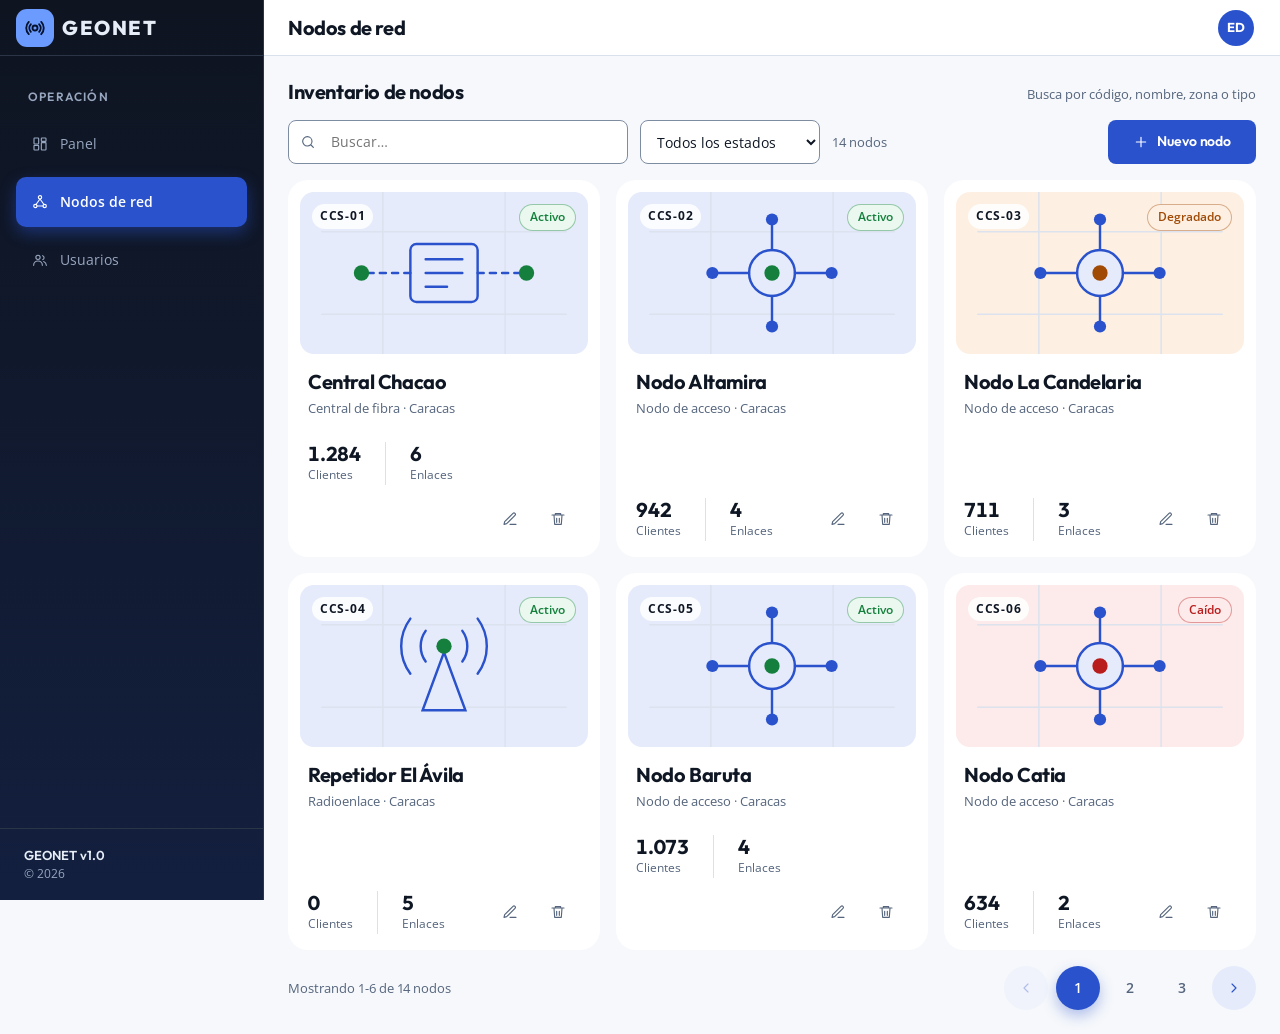
==== commit 89fe9515: "Explica en Nodos por qué campos se puede buscar" ====
--- a/crud-cards.html
+++ b/crud-cards.html
@@ -109,7 +109,7 @@
           <section class="seccion">
             <header class="seccion__cabecera">
               <h2 class="seccion__titulo">Inventario de nodos</h2>
-              <p class="seccion__nota">Centrales, nodos de acceso y radioenlaces por zona</p>
+              <p class="seccion__nota">Busca por código, nombre, zona o tipo</p>
             </header>
 
             <form class="herramientas" role="search">
